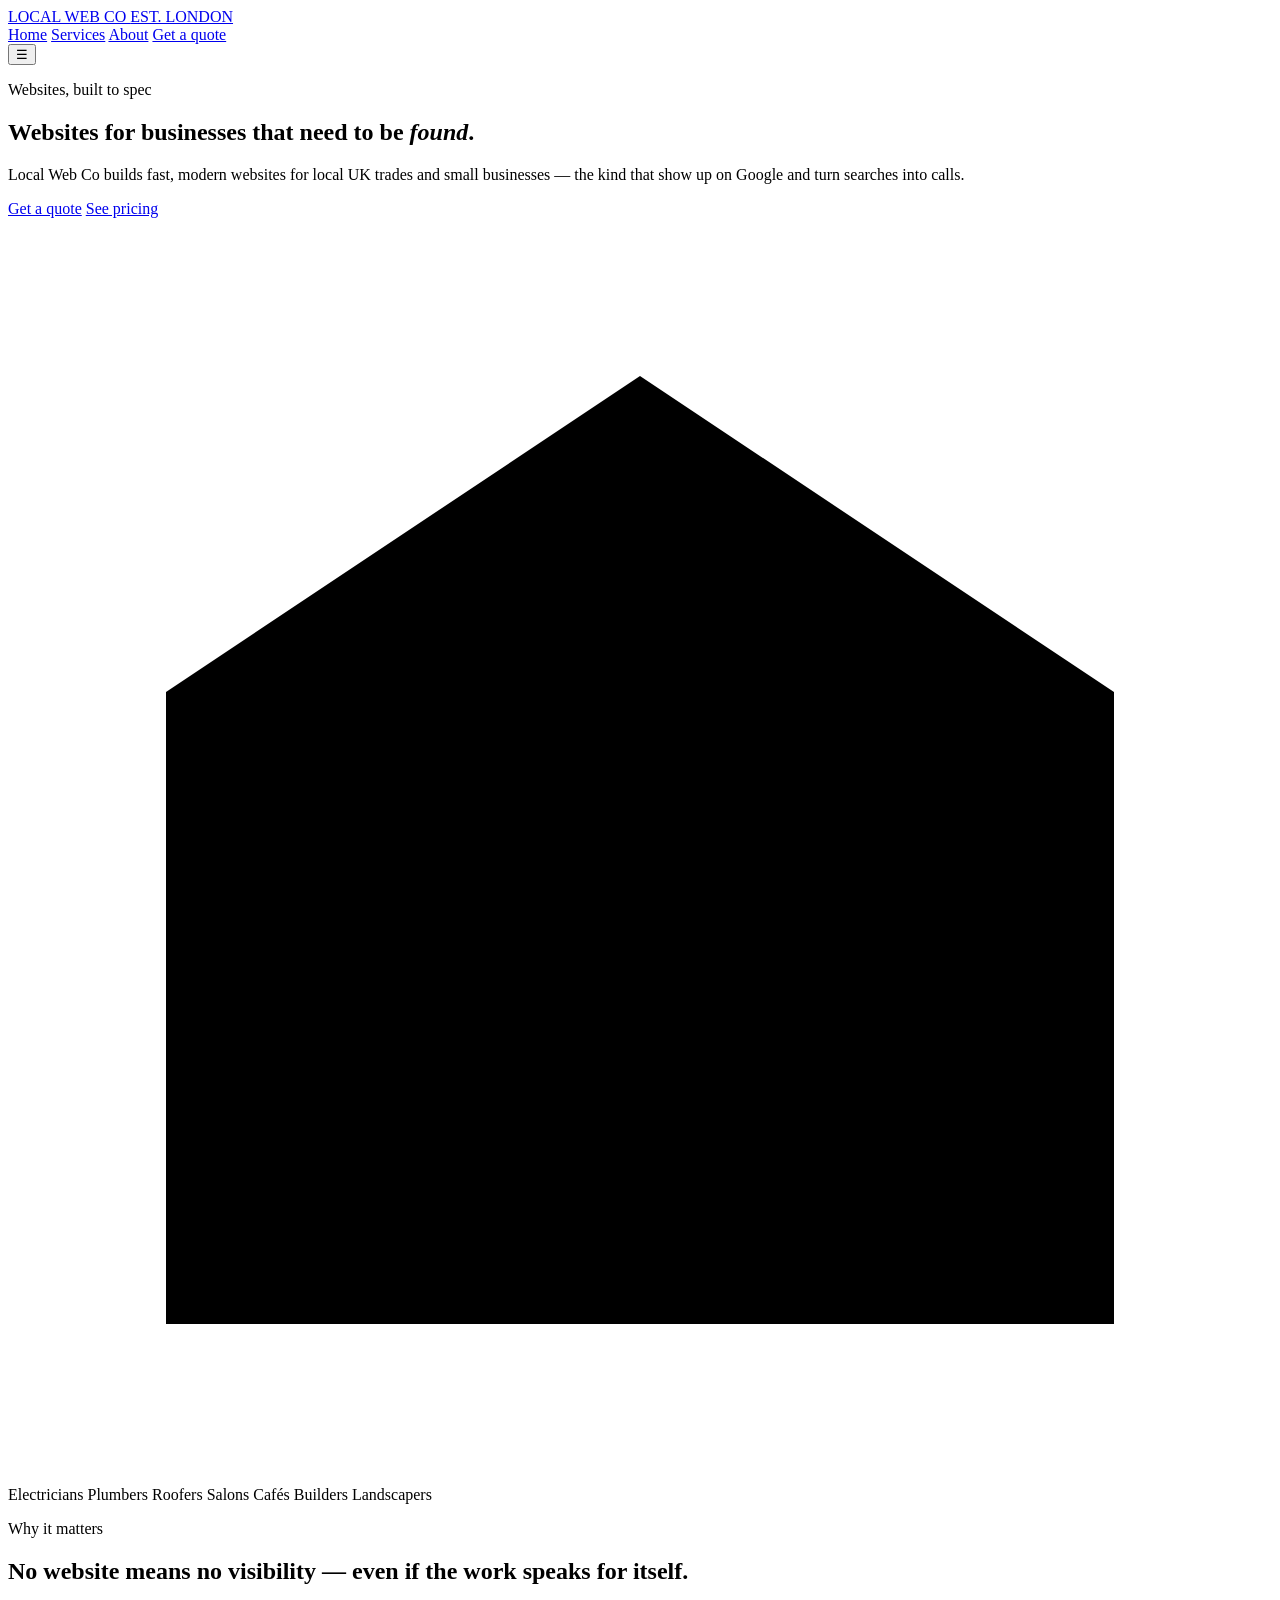
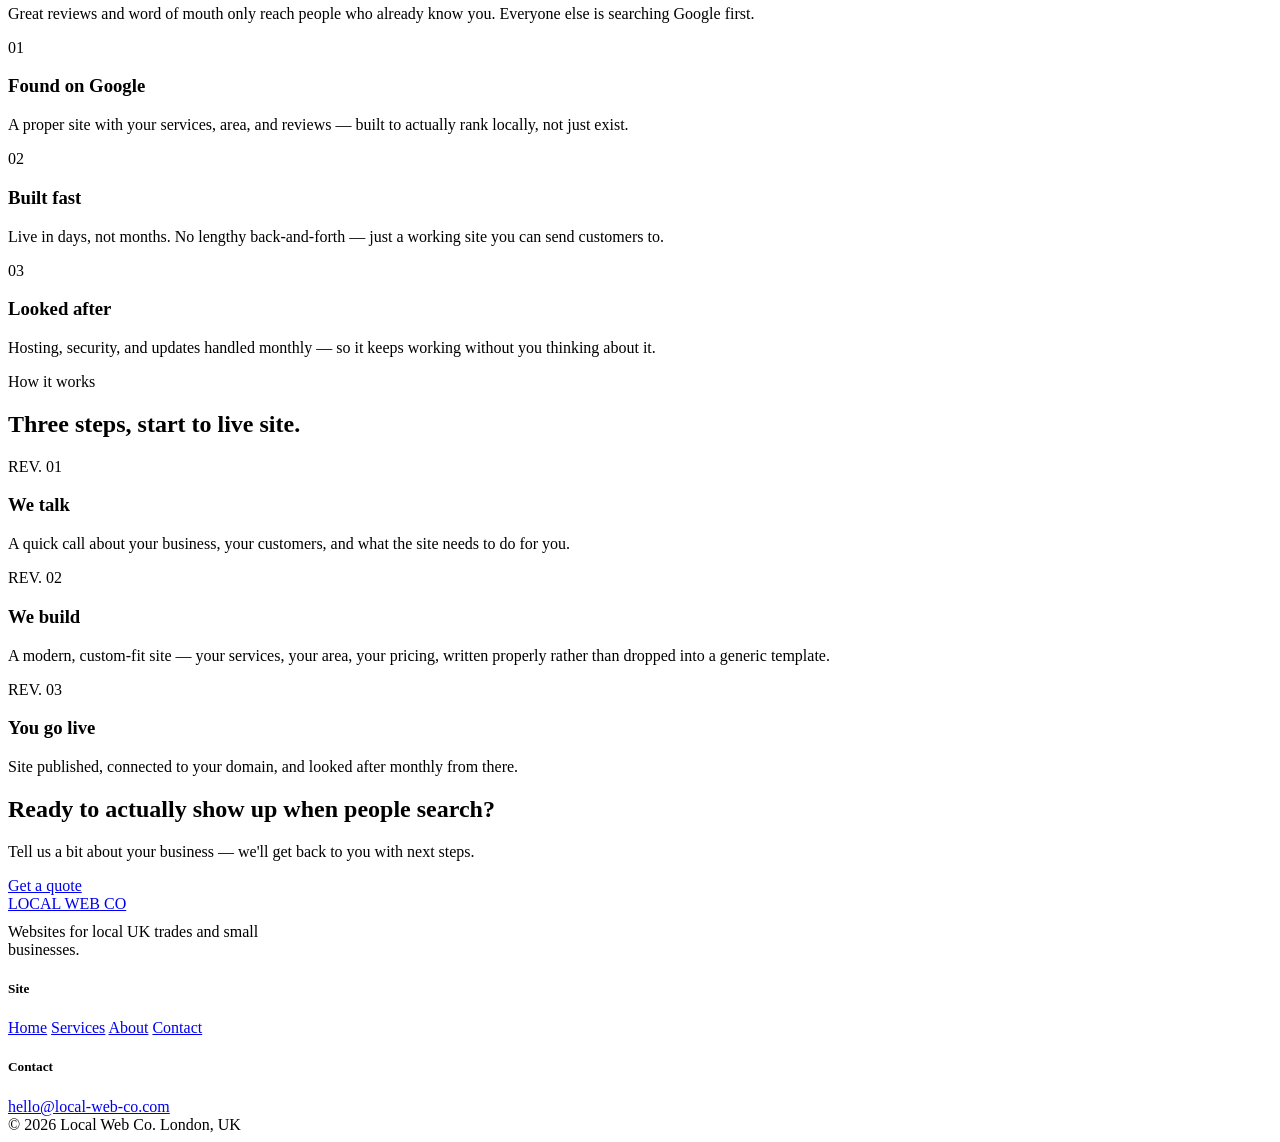
==== index.html @ 2b7937d3 "Add homepage" ====
<!DOCTYPE html>
<html lang="en-GB">
<head>
<meta charset="UTF-8">
<meta name="viewport" content="width=device-width, initial-scale=1.0">
<title>Local Web Co — Websites for local trades and small businesses</title>
<meta name="description" content="Local Web Co builds fast, modern websites for local UK trades and small businesses — the kind that show up on Google and turn searches into calls. £999 one-off, £219/month care plan.">
<link rel="stylesheet" href="styles.css">
</head>
<body>

<header class="site-header">
  <div class="wrap">
    <a href="index.html" class="logo">LOCAL WEB CO <span>EST. LONDON</span></a>
    <nav class="main-nav" id="main-nav">
      <a href="index.html" aria-current="page">Home</a>
      <a href="services.html">Services</a>
      <a href="about.html">About</a>
      <a href="contact.html" class="btn btn-primary">Get a quote</a>
    </nav>
    <button class="nav-toggle" aria-label="Toggle menu" aria-expanded="false">☰</button>
  </div>
</header>

<section class="hero">
  <div class="wrap">
    <div>
      <p class="eyebrow on-dark">Websites, built to spec</p>
      <h1>Websites for businesses that need to be <em>found</em>.</h1>
      <p class="lead">Local Web Co builds fast, modern websites for local UK trades and small businesses — the kind that show up on Google and turn searches into calls.</p>
      <div class="hero-cta">
        <a href="contact.html" class="btn btn-primary">Get a quote</a>
        <a href="services.html" class="btn btn-ghost">See pricing</a>
      </div>
    </div>
    <div class="blueprint-box" aria-hidden="true">
      <svg viewBox="0 0 240 240" xmlns="http://www.w3.org/2000/svg">
        <rect class="fill-fade" x="30" y="90" width="180" height="120" />
        <path class="stroke" d="
          M20,210 L220,210
          M30,210 L30,90 L210,90 L210,210
          M30,90 L120,30 L210,90
          M60,210 L60,140 L100,140 L100,210
          M140,210 L140,150 L180,150 L180,210
          M75,120 L75,105 L95,105 L95,120
          M145,120 L145,105 L165,105 L165,120
          M112,30 L112,10 M128,30 L128,10 M112,15 L128,15
        " />
      </svg>
    </div>
  </div>
</section>

<div class="trades-strip">
  <div class="wrap">
    <span>Electricians</span>
    <span>Plumbers</span>
    <span>Roofers</span>
    <span>Salons</span>
    <span>Cafés</span>
    <span>Builders</span>
    <span>Landscapers</span>
  </div>
</div>

<section>
  <div class="wrap">
    <div class="section-head">
      <p class="eyebrow">Why it matters</p>
      <h2>No website means no visibility — even if the work speaks for itself.</h2>
      <p>Great reviews and word of mouth only reach people who already know you. Everyone else is searching Google first.</p>
    </div>
    <div class="grid-3">
      <div class="card">
        <span class="num">01</span>
        <h3>Found on Google</h3>
        <p>A proper site with your services, area, and reviews — built to actually rank locally, not just exist.</p>
      </div>
      <div class="card">
        <span class="num">02</span>
        <h3>Built fast</h3>
        <p>Live in days, not months. No lengthy back-and-forth — just a working site you can send customers to.</p>
      </div>
      <div class="card">
        <span class="num">03</span>
        <h3>Looked after</h3>
        <p>Hosting, security, and updates handled monthly — so it keeps working without you thinking about it.</p>
      </div>
    </div>
  </div>
</section>

<section class="section-alt">
  <div class="wrap">
    <div class="section-head">
      <p class="eyebrow on-dark">How it works</p>
      <h2>Three steps, start to live site.</h2>
    </div>
    <div class="process-list">
      <div class="process-item">
        <span class="rev">REV. 01</span>
        <div>
          <h3>We talk</h3>
          <p>A quick call about your business, your customers, and what the site needs to do for you.</p>
        </div>
      </div>
      <div class="process-item">
        <span class="rev">REV. 02</span>
        <div>
          <h3>We build</h3>
          <p>A modern, custom-fit site — your services, your area, your pricing, written properly rather than dropped into a generic template.</p>
        </div>
      </div>
      <div class="process-item">
        <span class="rev">REV. 03</span>
        <div>
          <h3>You go live</h3>
          <p>Site published, connected to your domain, and looked after monthly from there.</p>
        </div>
      </div>
    </div>
  </div>
</section>

<section class="cta-band">
  <div class="wrap">
    <h2>Ready to actually show up when people search?</h2>
    <p>Tell us a bit about your business — we'll get back to you with next steps.</p>
    <a href="contact.html" class="btn btn-primary">Get a quote</a>
  </div>
</section>

<footer class="site-footer">
  <div class="wrap">
    <div class="footer-grid">
      <div class="footer-col">
        <a href="index.html" class="logo">LOCAL WEB CO</a>
        <p style="margin-top:10px; max-width:32ch;">Websites for local UK trades and small businesses.</p>
      </div>
      <div class="footer-col">
        <h5>Site</h5>
        <a href="index.html">Home</a>
        <a href="services.html">Services</a>
        <a href="about.html">About</a>
        <a href="contact.html">Contact</a>
      </div>
      <div class="footer-col">
        <h5>Contact</h5>
        <a href="mailto:hello@local-web-co.com">hello@local-web-co.com</a>
      </div>
    </div>
    <div class="footer-bottom">
      <span>© 2026 Local Web Co.</span>
      <span>London, UK</span>
    </div>
  </div>
</footer>

<script src="script.js"></script>
</body>
</html>
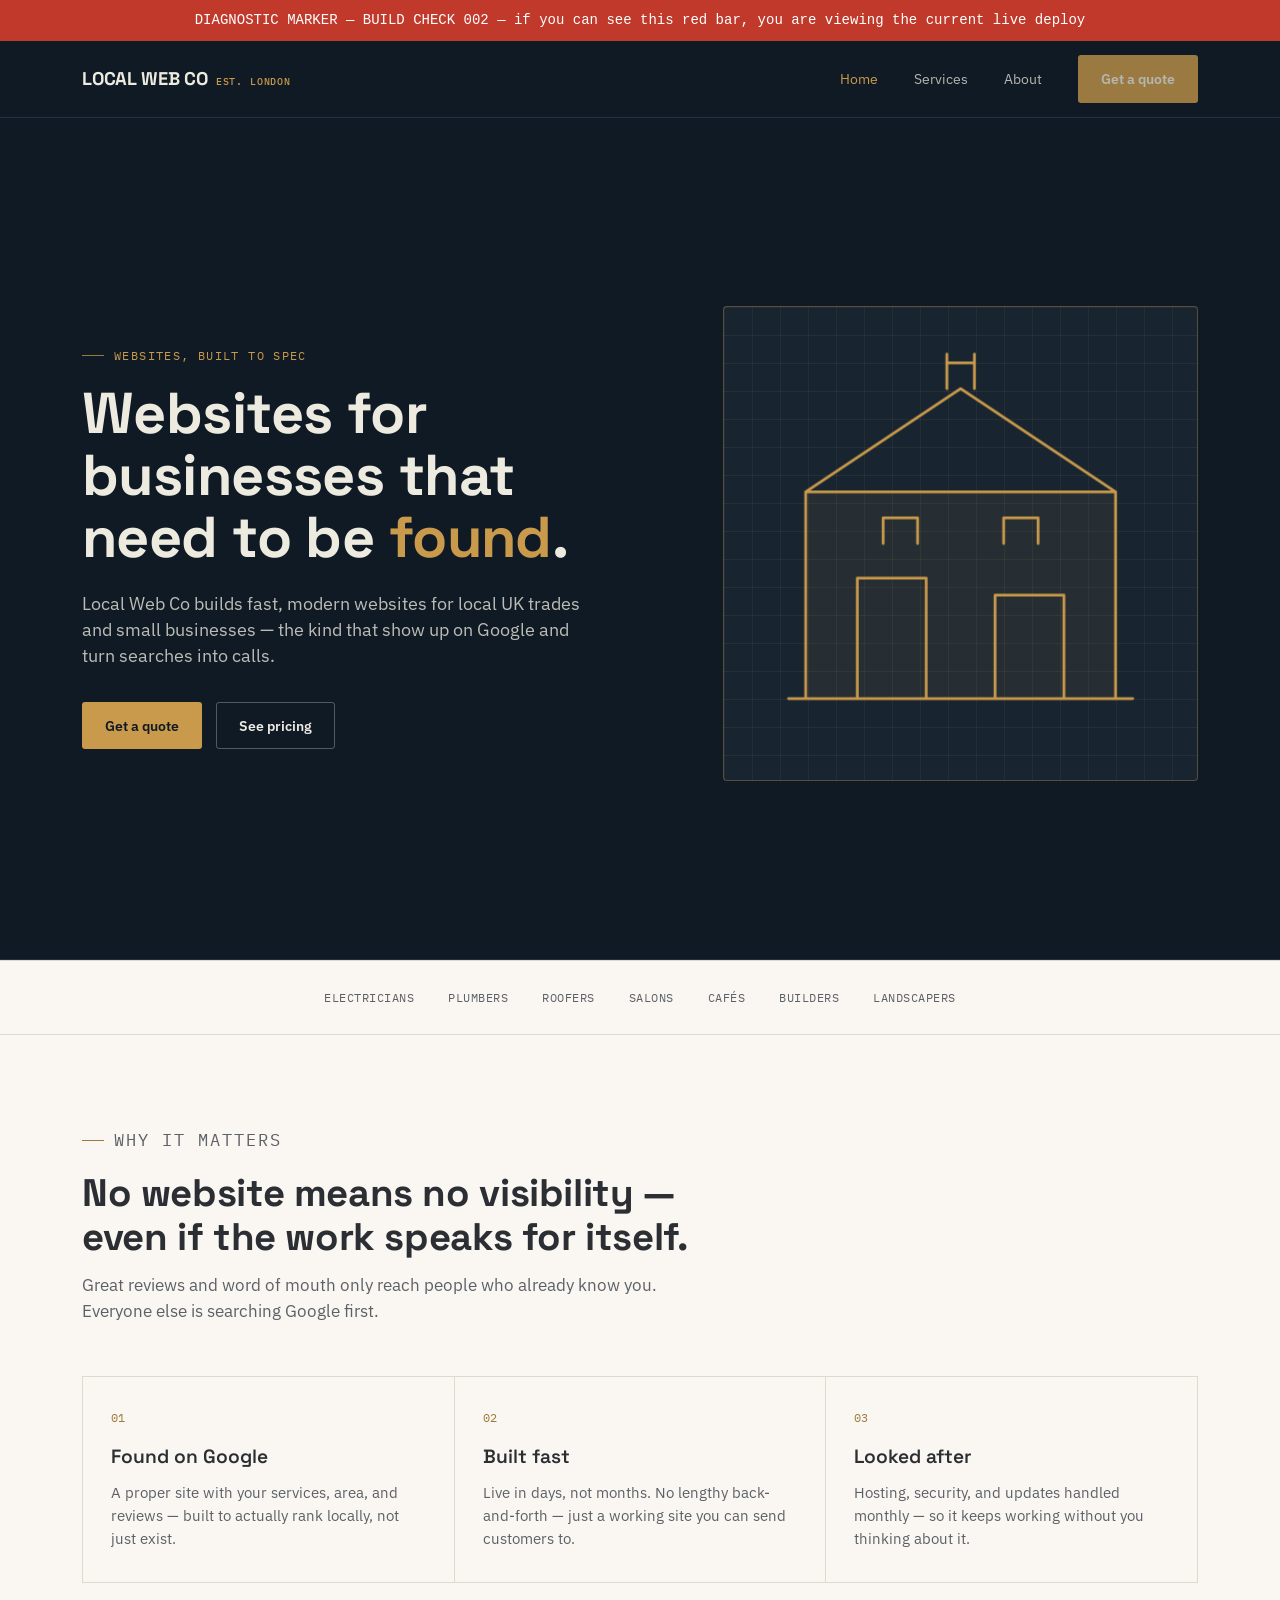
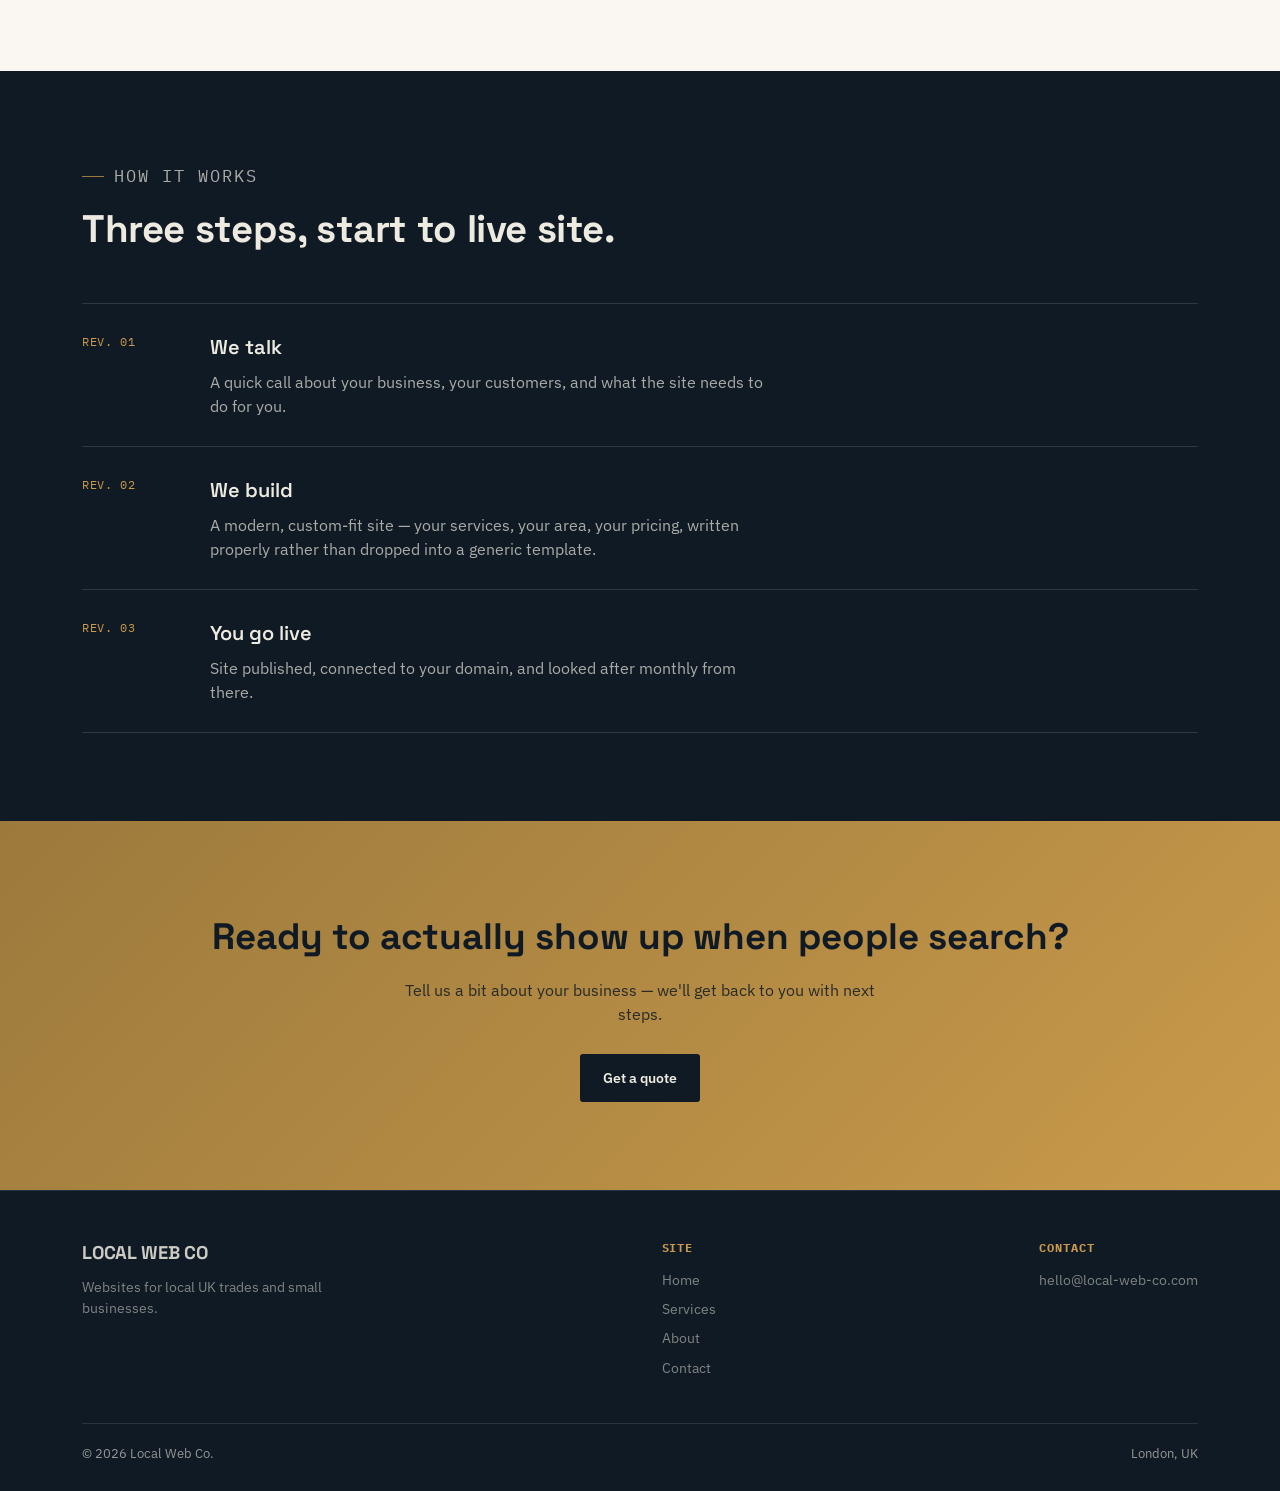
==== commit fc83a3d7: "Add diagnostic marker to test deploy visibility" ====
--- a/index.html
+++ b/index.html
@@ -8,6 +8,8 @@
 <link rel="stylesheet" href="styles.css">
 </head>
 <body>
+
+<div style="background:#c0392b; color:#fff; text-align:center; padding:10px; font-family:monospace; font-size:14px; position:relative; z-index:999;">DIAGNOSTIC MARKER — BUILD CHECK 002 — if you can see this red bar, you are viewing the current live deploy</div>
 
 <header class="site-header">
   <div class="wrap">
--- a/styles.css
+++ b/styles.css
@@ -0,0 +1,154 @@
+/* ===== Local Web Co — Design System ===== */
+
+@import url('https://fonts.googleapis.com/css2?family=Space+Grotesk:wght@400;500;600;700&family=IBM+Plex+Sans:wght@400;500;600;700&family=IBM+Plex+Mono:wght@400;500;600&display=swap');
+
+:root {
+  --ink: #101A24;
+  --ink-soft: #182531;
+  --brass: #9C7A3C;
+  --amber: #C99A4B;
+  --paper: #FAF7F2;
+  --chalk: #EDEAE0;
+  --slate: #2B2E33;
+  --slate-soft: #5C6167;
+  --line: #DFDACD;
+  --line-dark: #24313E;
+
+  --display: 'Space Grotesk', sans-serif;
+  --body: 'IBM Plex Sans', sans-serif;
+  --mono: 'IBM Plex Mono', monospace;
+
+  --max: 1180px;
+}
+
+* { box-sizing: border-box; margin: 0; padding: 0; }
+html { scroll-behavior: smooth; }
+body { font-family: var(--body); color: var(--slate); background: var(--paper); line-height: 1.5; -webkit-font-smoothing: antialiased; }
+img, svg { display: block; max-width: 100%; }
+a { color: inherit; text-decoration: none; }
+.wrap { max-width: var(--max); margin: 0 auto; padding: 0 32px; }
+@media (max-width: 720px) { .wrap { padding: 0 20px; } }
+a:focus-visible, button:focus-visible, input:focus-visible, textarea:focus-visible { outline: 2px solid var(--amber); outline-offset: 3px; }
+@media (prefers-reduced-motion: reduce) { html { scroll-behavior: auto; } * { animation-duration: 0.01ms !important; animation-iteration-count: 1 !important; transition-duration: 0.01ms !important; } }
+
+.site-header { position: sticky; top: 0; z-index: 50; background: var(--ink); border-bottom: 1px solid var(--line-dark); }
+.site-header .wrap { display: flex; align-items: center; justify-content: space-between; height: 76px; }
+.logo { font-family: var(--display); font-weight: 700; font-size: 1.15rem; color: var(--chalk); letter-spacing: -0.01em; display: flex; align-items: baseline; gap: 8px; }
+.logo span { font-family: var(--mono); font-size: 0.65rem; color: var(--amber); font-weight: 500; letter-spacing: 0.08em; }
+.main-nav { display: flex; align-items: center; }
+.main-nav a { font-size: 0.9rem; color: var(--chalk); opacity: 0.75; transition: opacity 0.15s ease; margin-left: 36px; }
+.main-nav a:first-child { margin-left: 0; }
+.main-nav a:hover, .main-nav a[aria-current="page"] { opacity: 1; }
+.main-nav a[aria-current="page"] { color: var(--amber); opacity: 1; }
+.btn { display: inline-flex; align-items: center; gap: 8px; font-family: var(--body); font-weight: 600; font-size: 0.9rem; padding: 12px 22px; border-radius: 3px; border: 1px solid transparent; cursor: pointer; transition: all 0.15s ease; }
+.btn-primary { background: var(--amber); color: var(--ink); }
+.btn-primary:hover { background: #DBAE63; }
+.btn-ghost { background: transparent; border-color: rgba(237,234,224,0.3); color: var(--chalk); }
+.btn-ghost:hover { border-color: var(--amber); color: var(--amber); }
+.nav-toggle { display: none; background: none; border: none; color: var(--chalk); font-size: 1.5rem; cursor: pointer; }
+@media (max-width: 860px) { .main-nav { position: fixed; top: 76px; left: 0; right: 0; bottom: 0; background: var(--ink); flex-direction: column; justify-content: flex-start; padding: 40px 32px; gap: 28px; transform: translateX(100%); transition: transform 0.25s ease; } .main-nav.open { transform: translateX(0); } .main-nav a { font-size: 1.1rem; } .nav-toggle { display: block; } }
+
+.eyebrow { font-family: var(--mono); font-size: 0.72rem; letter-spacing: 0.12em; text-transform: uppercase; color: var(--brass); display: inline-flex; align-items: center; gap: 10px; margin-bottom: 18px; }
+.eyebrow::before { content: ''; width: 22px; height: 1px; background: var(--brass); }
+.eyebrow.on-dark { color: var(--amber); }
+
+.hero { background: var(--ink); color: var(--chalk); position: relative; overflow: hidden; border-bottom: 1px solid var(--line-dark); }
+.hero .wrap { padding-top: 100px; padding-bottom: 90px; display: grid; grid-template-columns: 1.1fr 0.9fr; gap: 60px; align-items: center; }
+.hero h1 { font-family: var(--display); font-size: clamp(2.4rem, 4.6vw, 3.6rem); font-weight: 700; line-height: 1.08; letter-spacing: -0.01em; margin-bottom: 22px; }
+.hero h1 em { font-style: normal; color: var(--amber); }
+.hero p.lead { font-size: 1.1rem; color: rgba(237,234,224,0.78); max-width: 46ch; margin-bottom: 32px; }
+.hero-cta { display: flex; gap: 14px; flex-wrap: wrap; }
+.blueprint-box { position: relative; aspect-ratio: 1 / 1; border: 1px solid rgba(201,154,75,0.35); border-radius: 4px; background: linear-gradient(rgba(201,154,75,0.08) 1px, transparent 1px) 0 0/28px 28px, linear-gradient(90deg, rgba(201,154,75,0.08) 1px, transparent 1px) 0 0/28px 28px, var(--ink-soft); display: flex; align-items: center; justify-content: center; padding: 30px; }
+.blueprint-box svg { width: 100%; height: 100%; }
+.blueprint-box .stroke { fill: none; stroke: var(--amber); stroke-width: 1.6; stroke-linecap: round; stroke-linejoin: round; stroke-dasharray: 900; stroke-dashoffset: 0; }
+.blueprint-box .fill-fade { fill: rgba(201,154,75,0.08); opacity: 1; }
+.blueprint-box.animate .stroke { animation: draw 2.6s ease forwards 0.3s; }
+.blueprint-box.animate .fill-fade { animation: fadein 1s ease forwards 2.2s; }
+.blueprint-box.animate .stroke { stroke-dashoffset: 900; }
+.blueprint-box.animate .fill-fade { opacity: 0; }
+@keyframes draw { to { stroke-dashoffset: 0; } }
+@keyframes fadein { to { opacity: 1; } }
+@media (max-width: 860px) { .hero .wrap { grid-template-columns: 1fr; padding-top: 56px; padding-bottom: 56px; } .blueprint-box { max-width: 380px; margin: 0 auto; } }
+
+section { padding: 88px 0; }
+.section-head { max-width: 640px; margin-bottom: 52px; }
+.section-head h2 { font-family: var(--display); font-size: clamp(1.8rem, 3vw, 2.4rem); font-weight: 700; letter-spacing: -0.01em; line-height: 1.15; margin-bottom: 14px; }
+.section-head p { color: var(--slate-soft); font-size: 1.05rem; }
+.section-alt { background: var(--ink); color: var(--chalk); }
+.section-alt .section-head p { color: rgba(237,234,224,0.7); }
+
+.trades-strip { border-top: 1px solid var(--line); border-bottom: 1px solid var(--line); padding: 22px 0; }
+.trades-strip .wrap { display: flex; flex-wrap: wrap; justify-content: center; font-family: var(--mono); font-size: 0.78rem; letter-spacing: 0.04em; color: var(--slate-soft); text-transform: uppercase; }
+.trades-strip .wrap span { margin: 5px 17px; }
+
+.grid-3 { display: grid; grid-template-columns: repeat(3, 1fr); gap: 1px; background: var(--line); border: 1px solid var(--line); }
+.card { background: var(--paper); padding: 32px 28px; }
+.card .num { font-family: var(--mono); font-size: 0.75rem; color: var(--brass); margin-bottom: 16px; display: block; }
+.card h3 { font-family: var(--display); font-size: 1.2rem; font-weight: 600; margin-bottom: 10px; }
+.card p { color: var(--slate-soft); font-size: 0.95rem; }
+@media (max-width: 780px) { .grid-3 { grid-template-columns: 1fr; } }
+
+.process-list { display: flex; flex-direction: column; }
+.process-item { display: grid; grid-template-columns: 100px 1fr; gap: 28px; padding: 28px 0; border-top: 1px solid rgba(237,234,224,0.14); }
+.process-item:last-child { border-bottom: 1px solid rgba(237,234,224,0.14); }
+.process-item .rev { font-family: var(--mono); font-size: 0.78rem; color: var(--amber); letter-spacing: 0.05em; }
+.process-item h3 { font-family: var(--display); font-size: 1.25rem; font-weight: 600; margin-bottom: 8px; }
+.process-item p { color: rgba(237,234,224,0.7); max-width: 56ch; }
+
+.quote-doc { background: var(--paper); border: 1px solid var(--line); border-radius: 4px; overflow: hidden; }
+.quote-doc-head { display: flex; justify-content: space-between; align-items: flex-start; padding: 26px 30px; border-bottom: 1px dashed var(--line); font-family: var(--mono); font-size: 0.78rem; color: var(--slate-soft); }
+.quote-doc-head strong { display: block; font-family: var(--display); font-size: 1rem; color: var(--slate); margin-bottom: 4px; }
+.quote-line { display: grid; grid-template-columns: 1fr auto; gap: 20px; padding: 22px 30px; border-bottom: 1px solid var(--line); align-items: center; }
+.quote-line:last-of-type { border-bottom: none; }
+.quote-line .item h4 { font-family: var(--display); font-weight: 600; font-size: 1.05rem; margin-bottom: 4px; }
+.quote-line .item p { color: var(--slate-soft); font-size: 0.9rem; max-width: 46ch; }
+.quote-line .price { font-family: var(--mono); font-size: 1.15rem; font-weight: 600; color: var(--brass); white-space: nowrap; }
+.quote-line .price small { display: block; font-size: 0.68rem; color: var(--slate-soft); font-weight: 400; text-align: right; }
+.quote-doc-foot { background: var(--ink); color: var(--chalk); padding: 20px 30px; font-family: var(--mono); font-size: 0.85rem; display: flex; justify-content: space-between; align-items: center; flex-wrap: wrap; gap: 12px; }
+
+.cta-band { background: linear-gradient(135deg, var(--brass), var(--amber)); color: var(--ink); text-align: center; }
+.cta-band h2 { font-family: var(--display); font-size: clamp(1.7rem, 3vw, 2.3rem); font-weight: 700; margin-bottom: 14px; }
+.cta-band p { margin-bottom: 28px; opacity: 0.85; max-width: 50ch; margin-left: auto; margin-right: auto; }
+.cta-band .btn-primary { background: var(--ink); color: var(--chalk); }
+.cta-band .btn-primary:hover { background: var(--ink-soft); }
+
+.site-footer { background: var(--ink); color: rgba(237,234,224,0.6); border-top: 1px solid var(--line-dark); padding: 48px 0 28px; font-size: 0.88rem; }
+.footer-grid { display: flex; justify-content: space-between; flex-wrap: wrap; gap: 32px; margin-bottom: 36px; }
+.footer-grid .logo { margin-bottom: 10px; }
+.footer-col h5 { font-family: var(--mono); font-size: 0.72rem; letter-spacing: 0.08em; text-transform: uppercase; color: var(--amber); margin-bottom: 14px; }
+.footer-col a, .footer-col p { display: block; margin-bottom: 8px; opacity: 0.85; }
+.footer-bottom { border-top: 1px solid rgba(237,234,224,0.12); padding-top: 20px; display: flex; justify-content: space-between; flex-wrap: wrap; gap: 10px; font-size: 0.8rem; }
+
+.page-hero { background: var(--ink); color: var(--chalk); padding: 76px 0 56px; border-bottom: 1px solid var(--line-dark); }
+.page-hero h1 { font-family: var(--display); font-size: clamp(2rem, 4vw, 2.8rem); font-weight: 700; letter-spacing: -0.01em; }
+.page-hero p { color: rgba(237,234,224,0.75); margin-top: 14px; max-width: 56ch; font-size: 1.05rem; }
+
+.about-grid { display: grid; grid-template-columns: 1fr 1fr; gap: 60px; align-items: start; }
+@media (max-width: 820px) { .about-grid { grid-template-columns: 1fr; } }
+.about-copy p { margin-bottom: 18px; color: var(--slate-soft); font-size: 1.02rem; }
+.about-copy p strong { color: var(--slate); }
+.principle-list { display: flex; flex-direction: column; gap: 22px; }
+.principle { border-left: 2px solid var(--brass); padding-left: 18px; }
+.principle h4 { font-family: var(--display); font-size: 1.05rem; margin-bottom: 4px; }
+.principle p { color: var(--slate-soft); font-size: 0.92rem; }
+
+.contact-layout { display: grid; grid-template-columns: 0.9fr 1.1fr; gap: 56px; align-items: start; }
+@media (max-width: 900px) { .contact-layout { grid-template-columns: 1fr; } }
+.contact-info-card { background: var(--ink); color: var(--chalk); border-radius: 4px; padding: 36px 32px; }
+.contact-info-card h3 { font-family: var(--display); font-size: 1.3rem; margin-bottom: 14px; }
+.contact-info-card p { color: rgba(237,234,224,0.72); margin-bottom: 24px; font-size: 0.95rem; }
+.contact-detail { display: flex; flex-direction: column; gap: 6px; margin-bottom: 20px; }
+.contact-detail span.k { font-family: var(--mono); font-size: 0.7rem; color: var(--amber); text-transform: uppercase; letter-spacing: 0.08em; }
+.contact-detail span.v { font-size: 1rem; }
+.form-card { background: var(--paper); border: 1px solid var(--line); border-radius: 4px; padding: 36px; }
+.field { margin-bottom: 20px; }
+.field label { display: block; font-family: var(--mono); font-size: 0.72rem; text-transform: uppercase; letter-spacing: 0.06em; color: var(--slate-soft); margin-bottom: 8px; }
+.field input, .field textarea { width: 100%; font-family: var(--body); font-size: 1rem; color: var(--slate); background: var(--paper); border: 1px solid var(--line); border-radius: 3px; padding: 13px 14px; transition: border-color 0.15s ease; }
+.field input:focus, .field textarea:focus { border-color: var(--brass); outline: none; }
+.field textarea { resize: vertical; min-height: 120px; }
+.form-status { margin-top: 16px; font-size: 0.9rem; font-family: var(--mono); display: none; }
+.form-status.show { display: block; }
+.form-status.ok { color: #4C7A4E; }
+.form-status.err { color: #A5453D; }
+
+.pricing-note { margin-top: 28px; font-size: 0.9rem; color: var(--slate-soft); font-family: var(--mono); }
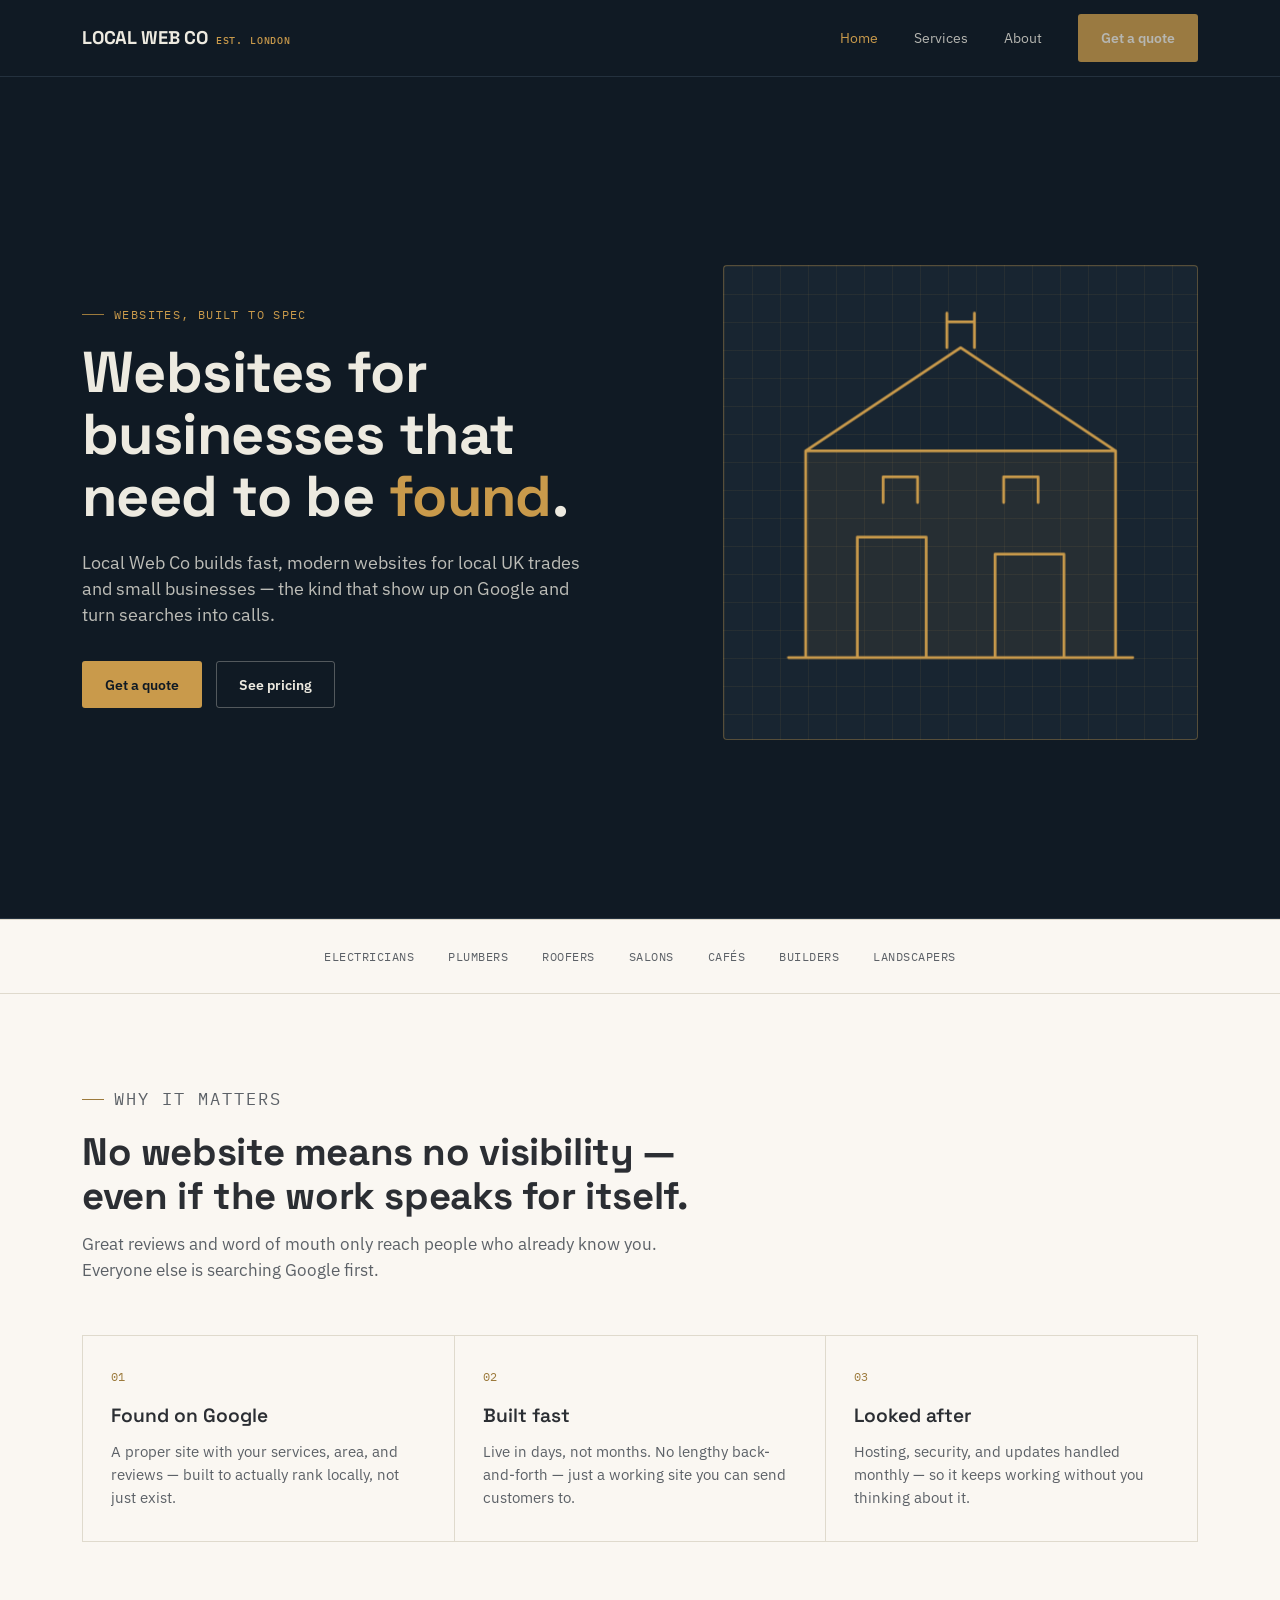
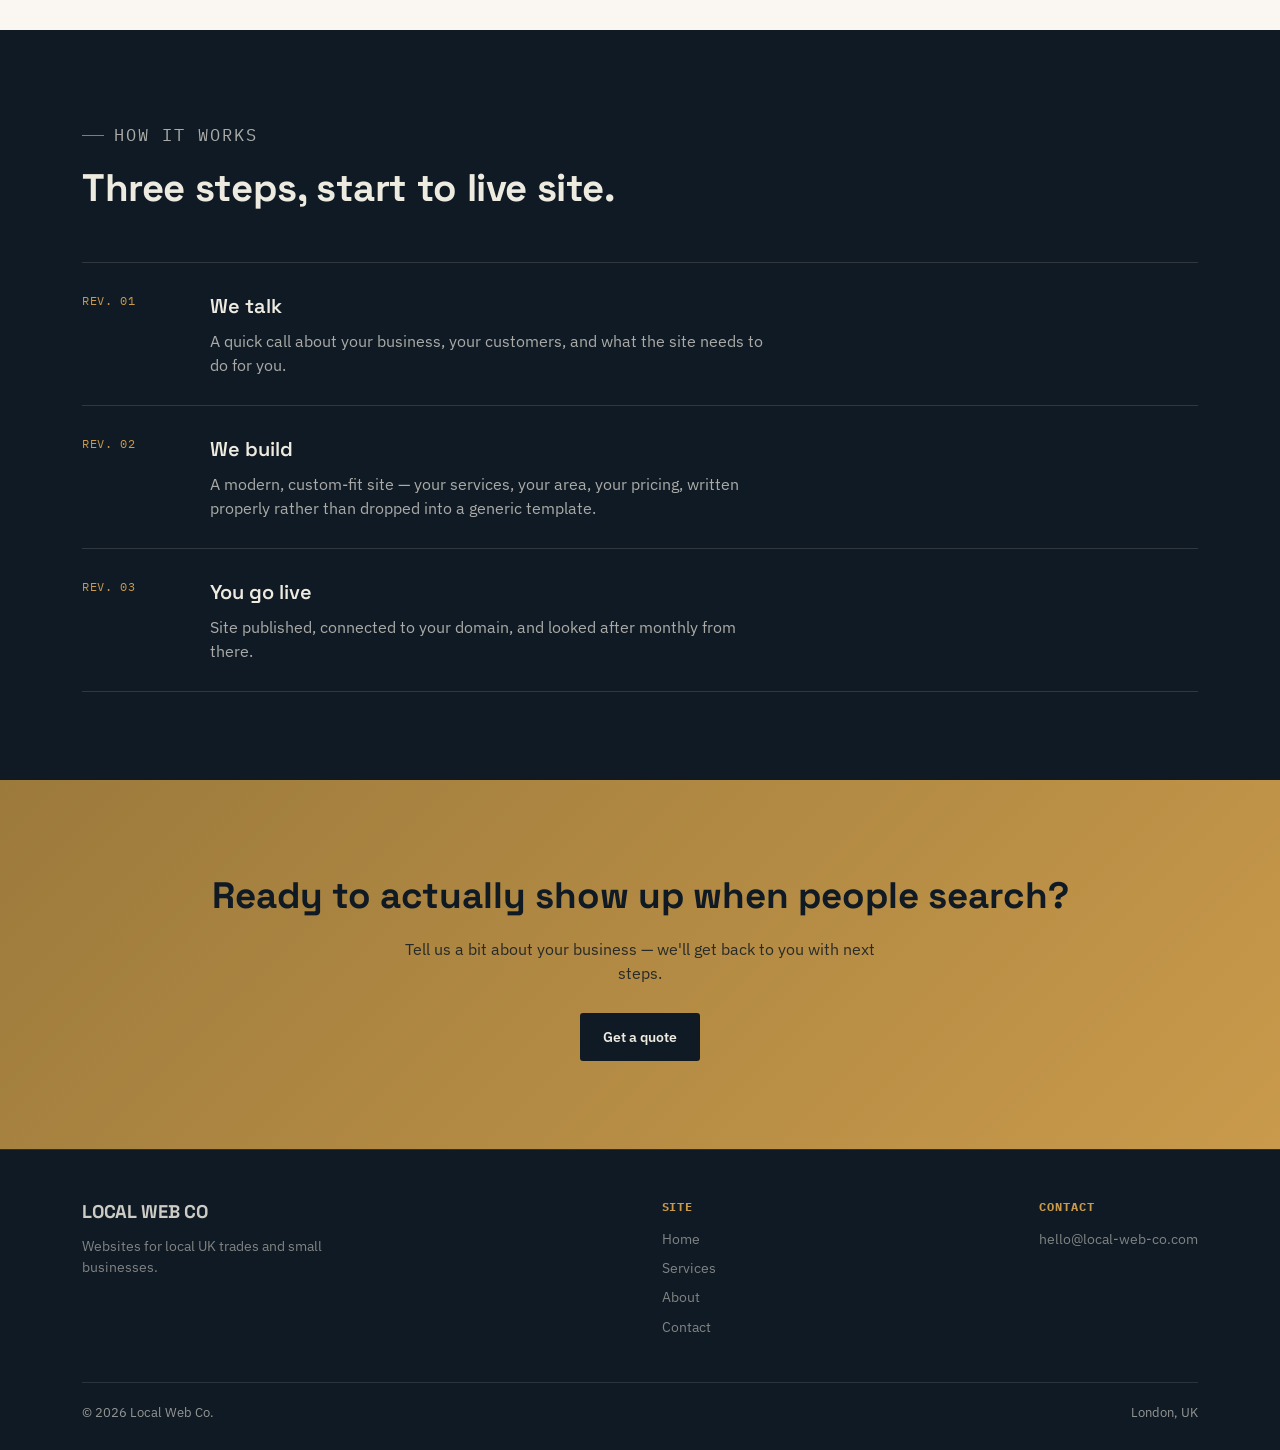
==== commit f04cea68: "Remove diagnostic marker - deployment confirmed working" ====
--- a/index.html
+++ b/index.html
@@ -8,8 +8,6 @@
 <link rel="stylesheet" href="styles.css">
 </head>
 <body>
-
-<div style="background:#c0392b; color:#fff; text-align:center; padding:10px; font-family:monospace; font-size:14px; position:relative; z-index:999;">DIAGNOSTIC MARKER — BUILD CHECK 002 — if you can see this red bar, you are viewing the current live deploy</div>
 
 <header class="site-header">
   <div class="wrap">
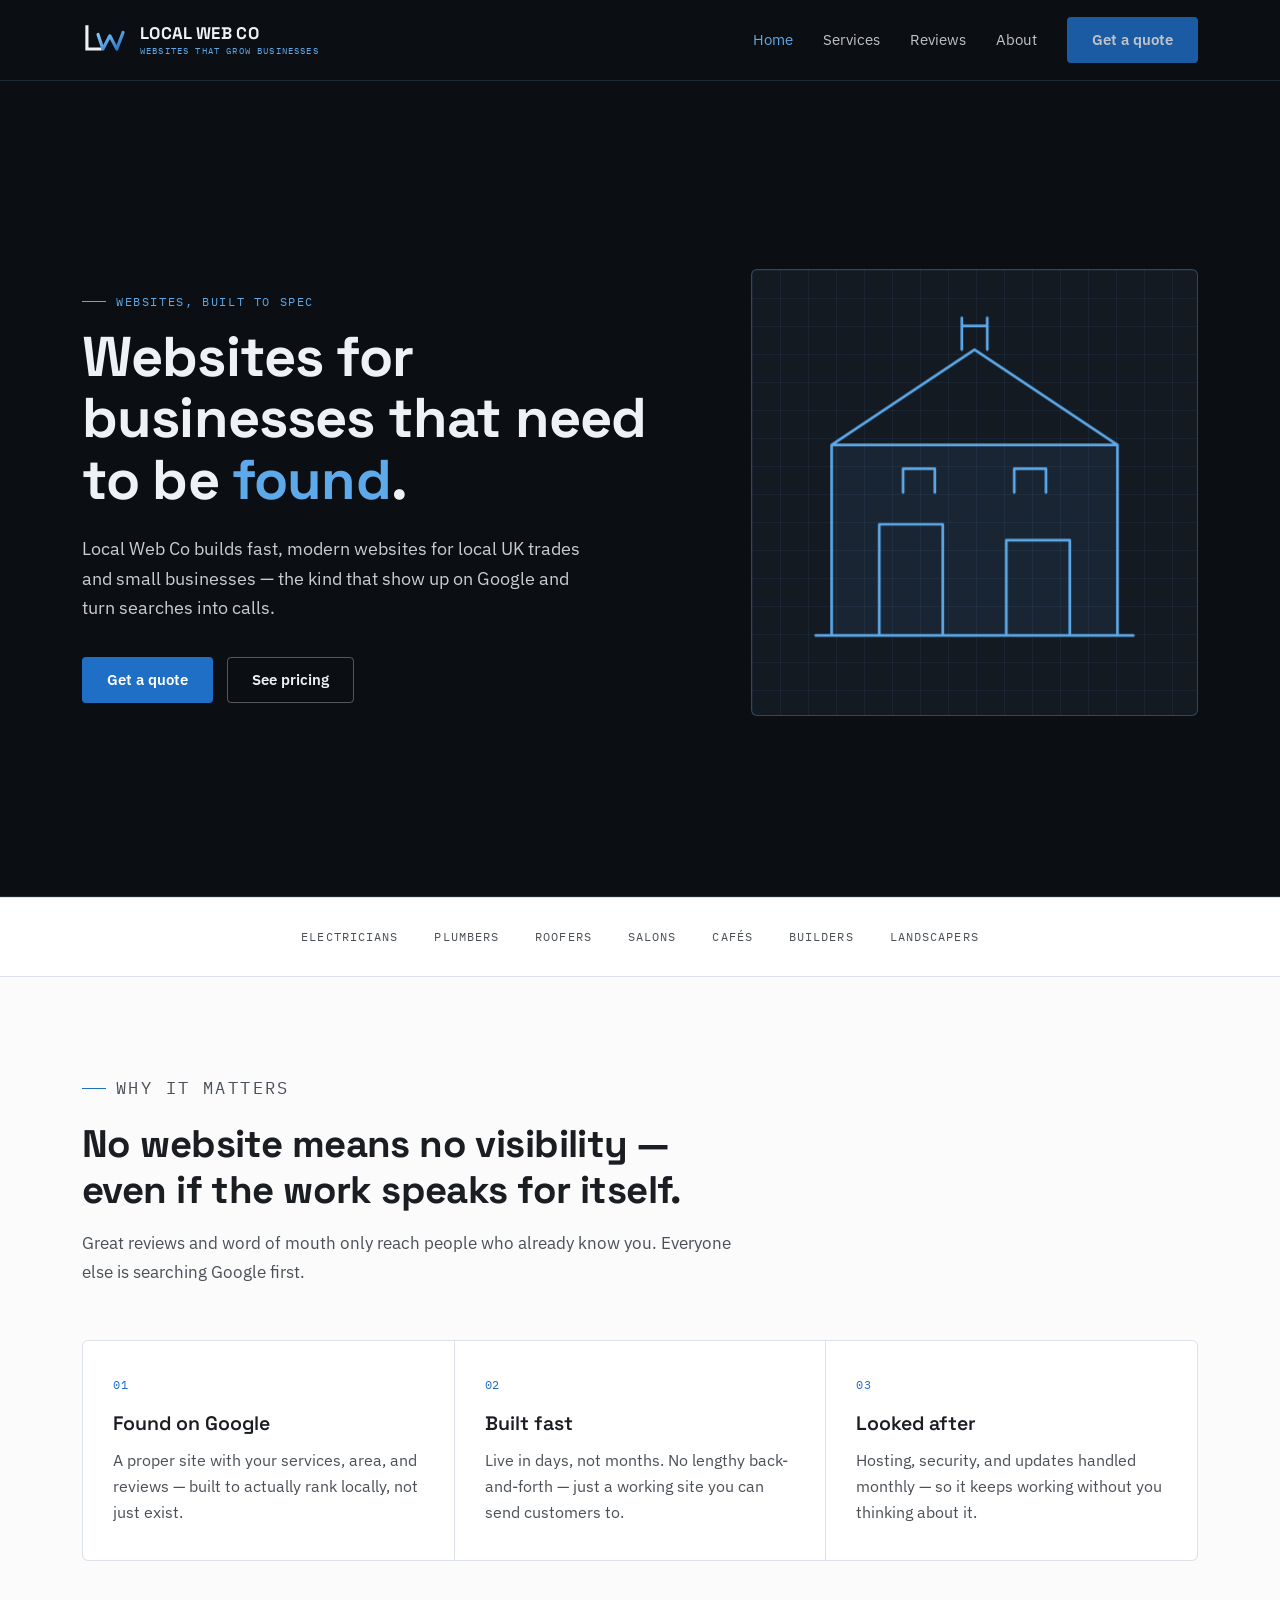
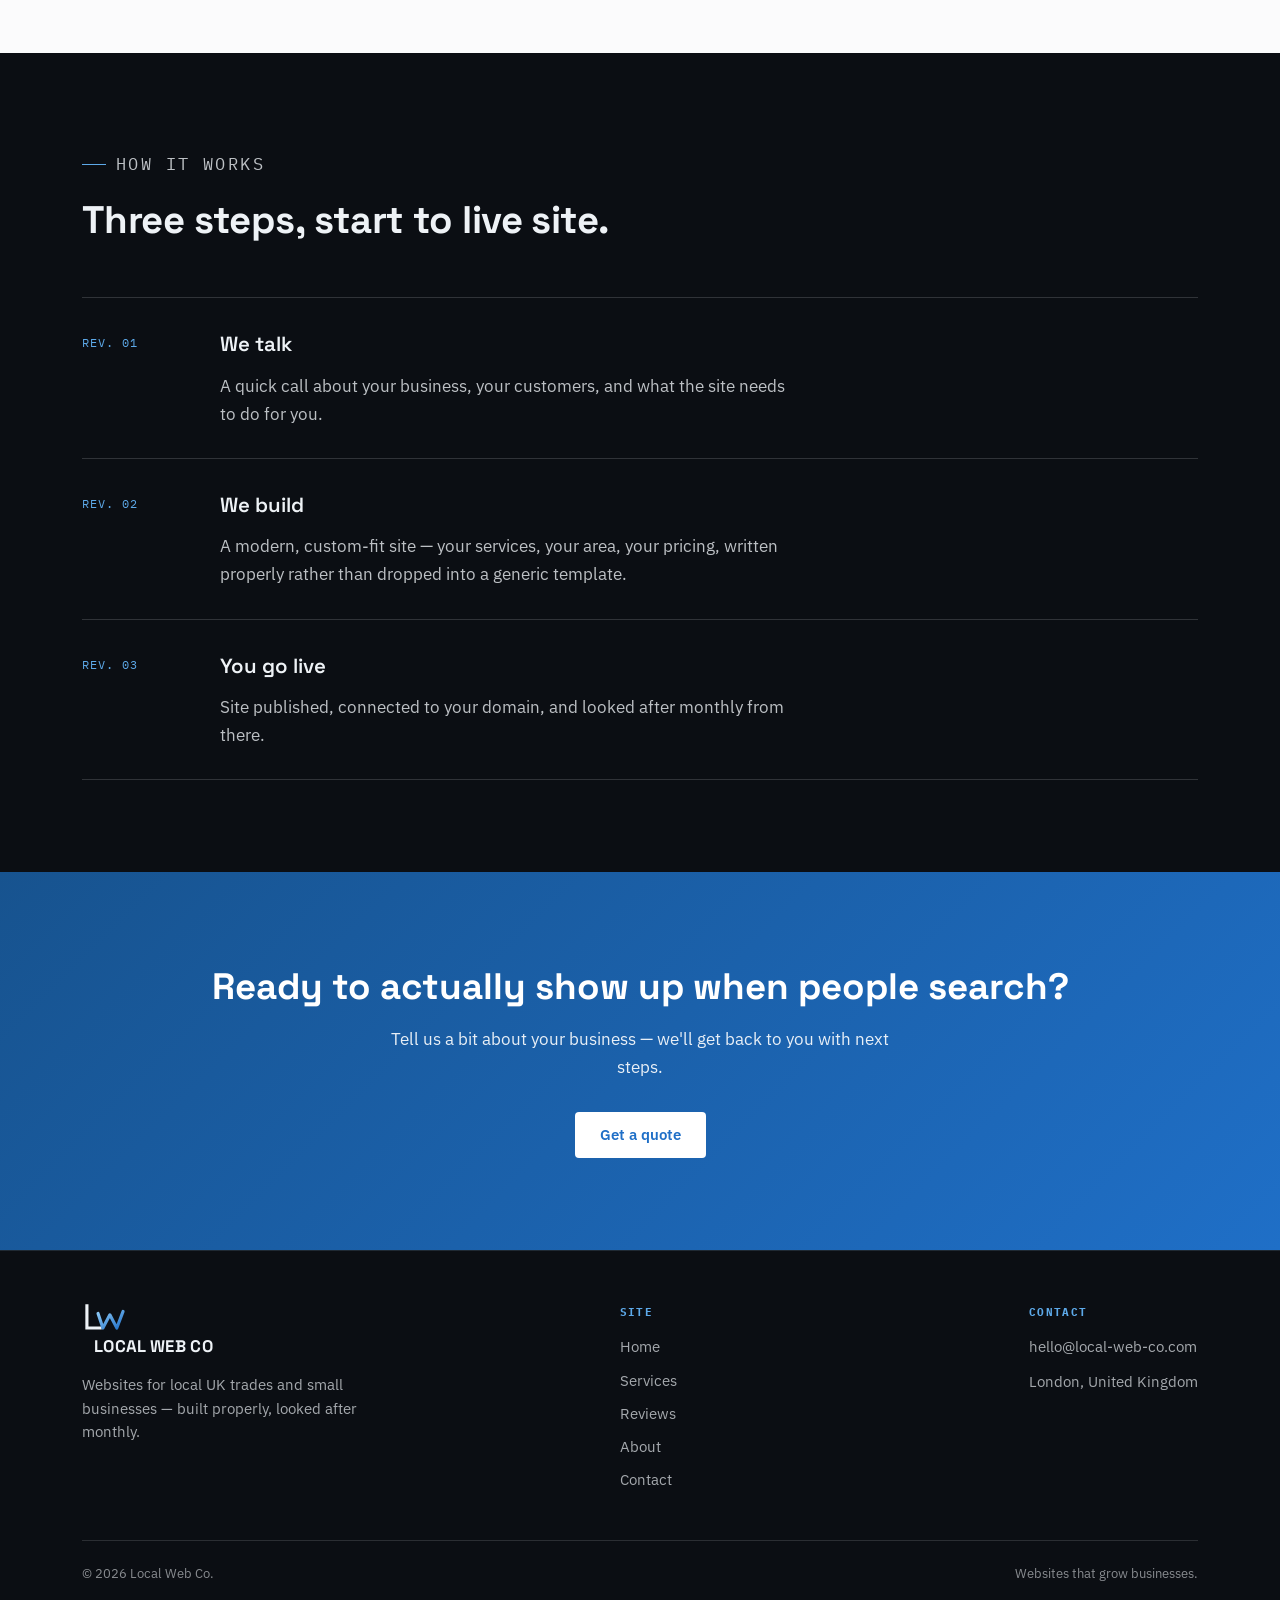
==== commit 1ab6c6cf: "Add logo, Reviews nav, blue brand palette" ====
--- a/index.html
+++ b/index.html
@@ -3,22 +3,29 @@
 <head>
 <meta charset="UTF-8">
 <meta name="viewport" content="width=device-width, initial-scale=1.0">
-<title>Local Web Co — Websites for local trades and small businesses</title>
-<meta name="description" content="Local Web Co builds fast, modern websites for local UK trades and small businesses — the kind that show up on Google and turn searches into calls. £999 one-off, £219/month care plan.">
+<title>Local Web Co - Websites for local trades and small businesses</title>
+<meta name="description" content="Local Web Co builds fast, modern websites for local UK trades and small businesses - the kind that show up on Google and turn searches into calls.">
+<link rel="canonical" href="https://local-web-co-site.red-truth-5176.workers.dev/index.html">
+<meta property="og:title" content="Local Web Co - Websites for local trades and small businesses">
+<meta property="og:type" content="website">
 <link rel="stylesheet" href="styles.css">
 </head>
 <body>
 
 <header class="site-header">
   <div class="wrap">
-    <a href="index.html" class="logo">LOCAL WEB CO <span>EST. LONDON</span></a>
+    <a href="index.html" class="logo" aria-label="Local Web Co home">
+      <svg class="logo-mark" viewBox="0 0 132 92" xmlns="http://www.w3.org/2000/svg" aria-hidden="true"><defs><linearGradient id="lwg" x1="0" y1="0" x2="1" y2="1"><stop offset="0%" stop-color="#8FCBF7"/><stop offset="100%" stop-color="#1F6FC7"/></linearGradient></defs><path d="M14 8 L14 72 L52 72" fill="none" stroke="#EEF2F6" stroke-width="9" stroke-linecap="square"/><path d="M46 30 L60 72 L80 34 L100 72 L118 24" fill="none" stroke="url(#lwg)" stroke-width="9" stroke-linecap="round" stroke-linejoin="round"/></svg>
+      <span class="logo-text">LOCAL WEB CO<small>WEBSITES THAT GROW BUSINESSES</small></span>
+    </a>
     <nav class="main-nav" id="main-nav">
       <a href="index.html" aria-current="page">Home</a>
       <a href="services.html">Services</a>
+      <a href="reviews.html">Reviews</a>
       <a href="about.html">About</a>
       <a href="contact.html" class="btn btn-primary">Get a quote</a>
     </nav>
-    <button class="nav-toggle" aria-label="Toggle menu" aria-expanded="false">☰</button>
+    <button class="nav-toggle" aria-label="Toggle menu" aria-expanded="false">&#9776;</button>
   </div>
 </header>
 
@@ -27,7 +34,7 @@
     <div>
       <p class="eyebrow on-dark">Websites, built to spec</p>
       <h1>Websites for businesses that need to be <em>found</em>.</h1>
-      <p class="lead">Local Web Co builds fast, modern websites for local UK trades and small businesses — the kind that show up on Google and turn searches into calls.</p>
+      <p class="lead">Local Web Co builds fast, modern websites for local UK trades and small businesses &mdash; the kind that show up on Google and turn searches into calls.</p>
       <div class="hero-cta">
         <a href="contact.html" class="btn btn-primary">Get a quote</a>
         <a href="services.html" class="btn btn-ghost">See pricing</a>
@@ -36,16 +43,7 @@
     <div class="blueprint-box" aria-hidden="true">
       <svg viewBox="0 0 240 240" xmlns="http://www.w3.org/2000/svg">
         <rect class="fill-fade" x="30" y="90" width="180" height="120" />
-        <path class="stroke" d="
-          M20,210 L220,210
-          M30,210 L30,90 L210,90 L210,210
-          M30,90 L120,30 L210,90
-          M60,210 L60,140 L100,140 L100,210
-          M140,210 L140,150 L180,150 L180,210
-          M75,120 L75,105 L95,105 L95,120
-          M145,120 L145,105 L165,105 L165,120
-          M112,30 L112,10 M128,30 L128,10 M112,15 L128,15
-        " />
+        <path class="stroke" d="M20,210 L220,210 M30,210 L30,90 L210,90 L210,210 M30,90 L120,30 L210,90 M60,210 L60,140 L100,140 L100,210 M140,210 L140,150 L180,150 L180,210 M75,120 L75,105 L95,105 L95,120 M145,120 L145,105 L165,105 L165,120 M112,30 L112,10 M128,30 L128,10 M112,15 L128,15" />
       </svg>
     </div>
   </div>
@@ -53,13 +51,7 @@
 
 <div class="trades-strip">
   <div class="wrap">
-    <span>Electricians</span>
-    <span>Plumbers</span>
-    <span>Roofers</span>
-    <span>Salons</span>
-    <span>Cafés</span>
-    <span>Builders</span>
-    <span>Landscapers</span>
+    <span>Electricians</span><span>Plumbers</span><span>Roofers</span><span>Salons</span><span>Caf&eacute;s</span><span>Builders</span><span>Landscapers</span>
   </div>
 </div>
 
@@ -67,25 +59,13 @@
   <div class="wrap">
     <div class="section-head">
       <p class="eyebrow">Why it matters</p>
-      <h2>No website means no visibility — even if the work speaks for itself.</h2>
+      <h2>No website means no visibility &mdash; even if the work speaks for itself.</h2>
       <p>Great reviews and word of mouth only reach people who already know you. Everyone else is searching Google first.</p>
     </div>
     <div class="grid-3">
-      <div class="card">
-        <span class="num">01</span>
-        <h3>Found on Google</h3>
-        <p>A proper site with your services, area, and reviews — built to actually rank locally, not just exist.</p>
-      </div>
-      <div class="card">
-        <span class="num">02</span>
-        <h3>Built fast</h3>
-        <p>Live in days, not months. No lengthy back-and-forth — just a working site you can send customers to.</p>
-      </div>
-      <div class="card">
-        <span class="num">03</span>
-        <h3>Looked after</h3>
-        <p>Hosting, security, and updates handled monthly — so it keeps working without you thinking about it.</p>
-      </div>
+      <div class="card"><span class="num">01</span><h3>Found on Google</h3><p>A proper site with your services, area, and reviews &mdash; built to actually rank locally, not just exist.</p></div>
+      <div class="card"><span class="num">02</span><h3>Built fast</h3><p>Live in days, not months. No lengthy back-and-forth &mdash; just a working site you can send customers to.</p></div>
+      <div class="card"><span class="num">03</span><h3>Looked after</h3><p>Hosting, security, and updates handled monthly &mdash; so it keeps working without you thinking about it.</p></div>
     </div>
   </div>
 </section>
@@ -97,27 +77,9 @@
       <h2>Three steps, start to live site.</h2>
     </div>
     <div class="process-list">
-      <div class="process-item">
-        <span class="rev">REV. 01</span>
-        <div>
-          <h3>We talk</h3>
-          <p>A quick call about your business, your customers, and what the site needs to do for you.</p>
-        </div>
-      </div>
-      <div class="process-item">
-        <span class="rev">REV. 02</span>
-        <div>
-          <h3>We build</h3>
-          <p>A modern, custom-fit site — your services, your area, your pricing, written properly rather than dropped into a generic template.</p>
-        </div>
-      </div>
-      <div class="process-item">
-        <span class="rev">REV. 03</span>
-        <div>
-          <h3>You go live</h3>
-          <p>Site published, connected to your domain, and looked after monthly from there.</p>
-        </div>
-      </div>
+      <div class="process-item"><span class="rev">REV. 01</span><div><h3>We talk</h3><p>A quick call about your business, your customers, and what the site needs to do for you.</p></div></div>
+      <div class="process-item"><span class="rev">REV. 02</span><div><h3>We build</h3><p>A modern, custom-fit site &mdash; your services, your area, your pricing, written properly rather than dropped into a generic template.</p></div></div>
+      <div class="process-item"><span class="rev">REV. 03</span><div><h3>You go live</h3><p>Site published, connected to your domain, and looked after monthly from there.</p></div></div>
     </div>
   </div>
 </section>
@@ -125,7 +87,7 @@
 <section class="cta-band">
   <div class="wrap">
     <h2>Ready to actually show up when people search?</h2>
-    <p>Tell us a bit about your business — we'll get back to you with next steps.</p>
+    <p>Tell us a bit about your business &mdash; we'll get back to you with next steps.</p>
     <a href="contact.html" class="btn btn-primary">Get a quote</a>
   </div>
 </section>
@@ -134,24 +96,25 @@
   <div class="wrap">
     <div class="footer-grid">
       <div class="footer-col">
-        <a href="index.html" class="logo">LOCAL WEB CO</a>
-        <p style="margin-top:10px; max-width:32ch;">Websites for local UK trades and small businesses.</p>
+        <a href="index.html" class="logo" aria-label="Local Web Co home">
+          <svg class="logo-mark" viewBox="0 0 132 92" xmlns="http://www.w3.org/2000/svg" aria-hidden="true"><defs><linearGradient id="lwgf" x1="0" y1="0" x2="1" y2="1"><stop offset="0%" stop-color="#8FCBF7"/><stop offset="100%" stop-color="#1F6FC7"/></linearGradient></defs><path d="M14 8 L14 72 L52 72" fill="none" stroke="#EEF2F6" stroke-width="9" stroke-linecap="square"/><path d="M46 30 L60 72 L80 34 L100 72 L118 24" fill="none" stroke="url(#lwgf)" stroke-width="9" stroke-linecap="round" stroke-linejoin="round"/></svg>
+          <span class="logo-text">LOCAL WEB CO</span>
+        </a>
+        <p>Websites for local UK trades and small businesses &mdash; built properly, looked after monthly.</p>
       </div>
       <div class="footer-col">
         <h5>Site</h5>
-        <a href="index.html">Home</a>
-        <a href="services.html">Services</a>
-        <a href="about.html">About</a>
-        <a href="contact.html">Contact</a>
+        <a href="index.html">Home</a><a href="services.html">Services</a><a href="reviews.html">Reviews</a><a href="about.html">About</a><a href="contact.html">Contact</a>
       </div>
       <div class="footer-col">
         <h5>Contact</h5>
         <a href="mailto:hello@local-web-co.com">hello@local-web-co.com</a>
+        <p style="margin-top:10px;">London, United Kingdom</p>
       </div>
     </div>
     <div class="footer-bottom">
-      <span>© 2026 Local Web Co.</span>
-      <span>London, UK</span>
+      <span>&copy; 2026 Local Web Co.</span>
+      <span>Websites that grow businesses.</span>
     </div>
   </div>
 </footer>
--- a/styles.css
+++ b/styles.css
@@ -1,154 +1,173 @@
-/* ===== Local Web Co — Design System ===== */
+/* ===== Local Web Co - Design System ===== */
 
 @import url('https://fonts.googleapis.com/css2?family=Space+Grotesk:wght@400;500;600;700&family=IBM+Plex+Sans:wght@400;500;600;700&family=IBM+Plex+Mono:wght@400;500;600&display=swap');
 
 :root {
-  --ink: #101A24;
-  --ink-soft: #182531;
-  --brass: #9C7A3C;
-  --amber: #C99A4B;
-  --paper: #FAF7F2;
-  --chalk: #EDEAE0;
-  --slate: #2B2E33;
-  --slate-soft: #5C6167;
-  --line: #DFDACD;
-  --line-dark: #24313E;
-
+  --ink: #0B0E13;
+  --ink-soft: #141A22;
+  --blue: #1F6FC7;
+  --blue-bright: #5DA9E9;
+  --paper: #FBFBFC;
+  --chalk: #EEF2F6;
+  --slate: #1A1D21;
+  --slate-soft: #4A5057;
+  --line: #DDE2E8;
+  --line-dark: #1F2933;
   --display: 'Space Grotesk', sans-serif;
   --body: 'IBM Plex Sans', sans-serif;
   --mono: 'IBM Plex Mono', monospace;
-
   --max: 1180px;
 }
 
 * { box-sizing: border-box; margin: 0; padding: 0; }
 html { scroll-behavior: smooth; }
-body { font-family: var(--body); color: var(--slate); background: var(--paper); line-height: 1.5; -webkit-font-smoothing: antialiased; }
+body { font-family: var(--body); color: var(--slate); background: var(--paper); font-size: 17px; line-height: 1.65; -webkit-font-smoothing: antialiased; }
 img, svg { display: block; max-width: 100%; }
 a { color: inherit; text-decoration: none; }
 .wrap { max-width: var(--max); margin: 0 auto; padding: 0 32px; }
 @media (max-width: 720px) { .wrap { padding: 0 20px; } }
-a:focus-visible, button:focus-visible, input:focus-visible, textarea:focus-visible { outline: 2px solid var(--amber); outline-offset: 3px; }
-@media (prefers-reduced-motion: reduce) { html { scroll-behavior: auto; } * { animation-duration: 0.01ms !important; animation-iteration-count: 1 !important; transition-duration: 0.01ms !important; } }
+a:focus-visible, button:focus-visible, input:focus-visible, textarea:focus-visible { outline: 2px solid var(--blue-bright); outline-offset: 3px; }
+@media (prefers-reduced-motion: reduce) { html { scroll-behavior: auto; } * { animation-duration: 0.01ms !important; transition-duration: 0.01ms !important; } }
 
 .site-header { position: sticky; top: 0; z-index: 50; background: var(--ink); border-bottom: 1px solid var(--line-dark); }
-.site-header .wrap { display: flex; align-items: center; justify-content: space-between; height: 76px; }
-.logo { font-family: var(--display); font-weight: 700; font-size: 1.15rem; color: var(--chalk); letter-spacing: -0.01em; display: flex; align-items: baseline; gap: 8px; }
-.logo span { font-family: var(--mono); font-size: 0.65rem; color: var(--amber); font-weight: 500; letter-spacing: 0.08em; }
+.site-header .wrap { display: flex; align-items: center; justify-content: space-between; height: 80px; }
+.logo { display: flex; align-items: center; }
+.logo-mark { width: 46px; height: 32px; flex-shrink: 0; }
+.logo-text { margin-left: 12px; font-family: var(--display); font-weight: 700; font-size: 1.05rem; letter-spacing: 0.02em; color: var(--chalk); line-height: 1.1; }
+.logo-text small { display: block; font-family: var(--mono); font-size: 0.56rem; font-weight: 400; letter-spacing: 0.13em; color: var(--blue-bright); margin-top: 3px; }
 .main-nav { display: flex; align-items: center; }
-.main-nav a { font-size: 0.9rem; color: var(--chalk); opacity: 0.75; transition: opacity 0.15s ease; margin-left: 36px; }
+.main-nav a { font-size: 0.94rem; color: var(--chalk); opacity: 0.8; transition: opacity 0.15s ease, color 0.15s ease; margin-left: 30px; }
 .main-nav a:first-child { margin-left: 0; }
-.main-nav a:hover, .main-nav a[aria-current="page"] { opacity: 1; }
-.main-nav a[aria-current="page"] { color: var(--amber); opacity: 1; }
-.btn { display: inline-flex; align-items: center; gap: 8px; font-family: var(--body); font-weight: 600; font-size: 0.9rem; padding: 12px 22px; border-radius: 3px; border: 1px solid transparent; cursor: pointer; transition: all 0.15s ease; }
-.btn-primary { background: var(--amber); color: var(--ink); }
-.btn-primary:hover { background: #DBAE63; }
-.btn-ghost { background: transparent; border-color: rgba(237,234,224,0.3); color: var(--chalk); }
-.btn-ghost:hover { border-color: var(--amber); color: var(--amber); }
-.nav-toggle { display: none; background: none; border: none; color: var(--chalk); font-size: 1.5rem; cursor: pointer; }
-@media (max-width: 860px) { .main-nav { position: fixed; top: 76px; left: 0; right: 0; bottom: 0; background: var(--ink); flex-direction: column; justify-content: flex-start; padding: 40px 32px; gap: 28px; transform: translateX(100%); transition: transform 0.25s ease; } .main-nav.open { transform: translateX(0); } .main-nav a { font-size: 1.1rem; } .nav-toggle { display: block; } }
+.main-nav a:hover { opacity: 1; }
+.main-nav a[aria-current="page"]:not(.btn) { color: var(--blue-bright); opacity: 1; }
+.btn { display: inline-flex; align-items: center; justify-content: center; font-family: var(--body); font-weight: 600; font-size: 0.94rem; padding: 13px 24px; border-radius: 4px; border: 1px solid transparent; cursor: pointer; transition: all 0.15s ease; line-height: 1.2; }
+.btn-primary { background: var(--blue); color: #fff; }
+.btn-primary:hover { background: #2A82E0; }
+.btn-ghost { background: transparent; border-color: rgba(238,242,246,0.32); color: var(--chalk); }
+.btn-ghost:hover { border-color: var(--blue-bright); color: var(--blue-bright); }
+.nav-toggle { display: none; background: none; border: none; color: var(--chalk); font-size: 1.6rem; cursor: pointer; line-height: 1; }
+@media (max-width: 940px) {
+  .main-nav { position: fixed; top: 80px; left: 0; right: 0; bottom: 0; background: var(--ink); flex-direction: column; justify-content: flex-start; padding: 40px 32px; transform: translateX(100%); transition: transform 0.25s ease; }
+  .main-nav a { font-size: 1.15rem; margin: 0 0 26px 0; }
+  .main-nav.open { transform: translateX(0); }
+  .nav-toggle { display: block; }
+}
 
-.eyebrow { font-family: var(--mono); font-size: 0.72rem; letter-spacing: 0.12em; text-transform: uppercase; color: var(--brass); display: inline-flex; align-items: center; gap: 10px; margin-bottom: 18px; }
-.eyebrow::before { content: ''; width: 22px; height: 1px; background: var(--brass); }
-.eyebrow.on-dark { color: var(--amber); }
+.eyebrow { font-family: var(--mono); font-size: 0.72rem; letter-spacing: 0.14em; text-transform: uppercase; color: var(--blue); display: inline-flex; align-items: center; margin-bottom: 18px; line-height: 1; }
+.eyebrow::before { content: ''; width: 24px; height: 1px; background: var(--blue); margin-right: 10px; }
+.eyebrow.on-dark { color: var(--blue-bright); }
+.eyebrow.on-dark::before { background: var(--blue-bright); }
 
-.hero { background: var(--ink); color: var(--chalk); position: relative; overflow: hidden; border-bottom: 1px solid var(--line-dark); }
-.hero .wrap { padding-top: 100px; padding-bottom: 90px; display: grid; grid-template-columns: 1.1fr 0.9fr; gap: 60px; align-items: center; }
-.hero h1 { font-family: var(--display); font-size: clamp(2.4rem, 4.6vw, 3.6rem); font-weight: 700; line-height: 1.08; letter-spacing: -0.01em; margin-bottom: 22px; }
-.hero h1 em { font-style: normal; color: var(--amber); }
-.hero p.lead { font-size: 1.1rem; color: rgba(237,234,224,0.78); max-width: 46ch; margin-bottom: 32px; }
+.hero { background: var(--ink); color: var(--chalk); border-bottom: 1px solid var(--line-dark); }
+.hero .wrap { padding-top: 96px; padding-bottom: 88px; display: grid; grid-template-columns: 1.15fr 0.85fr; gap: 64px; align-items: center; }
+.hero h1 { font-family: var(--display); font-size: clamp(2.4rem, 4.6vw, 3.5rem); font-weight: 700; line-height: 1.1; letter-spacing: -0.015em; margin-bottom: 24px; }
+.hero h1 em { font-style: normal; color: var(--blue-bright); }
+.hero p.lead { font-size: 1.15rem; line-height: 1.6; color: rgba(238,242,246,0.84); max-width: 46ch; margin-bottom: 34px; }
 .hero-cta { display: flex; gap: 14px; flex-wrap: wrap; }
-.blueprint-box { position: relative; aspect-ratio: 1 / 1; border: 1px solid rgba(201,154,75,0.35); border-radius: 4px; background: linear-gradient(rgba(201,154,75,0.08) 1px, transparent 1px) 0 0/28px 28px, linear-gradient(90deg, rgba(201,154,75,0.08) 1px, transparent 1px) 0 0/28px 28px, var(--ink-soft); display: flex; align-items: center; justify-content: center; padding: 30px; }
+.blueprint-box { position: relative; aspect-ratio: 1 / 1; border: 1px solid rgba(93,169,233,0.32); border-radius: 6px; background: linear-gradient(rgba(93,169,233,0.07) 1px, transparent 1px) 0 0/28px 28px, linear-gradient(90deg, rgba(93,169,233,0.07) 1px, transparent 1px) 0 0/28px 28px, var(--ink-soft); display: flex; align-items: center; justify-content: center; padding: 32px; }
 .blueprint-box svg { width: 100%; height: 100%; }
-.blueprint-box .stroke { fill: none; stroke: var(--amber); stroke-width: 1.6; stroke-linecap: round; stroke-linejoin: round; stroke-dasharray: 900; stroke-dashoffset: 0; }
-.blueprint-box .fill-fade { fill: rgba(201,154,75,0.08); opacity: 1; }
-.blueprint-box.animate .stroke { animation: draw 2.6s ease forwards 0.3s; }
-.blueprint-box.animate .fill-fade { animation: fadein 1s ease forwards 2.2s; }
-.blueprint-box.animate .stroke { stroke-dashoffset: 900; }
-.blueprint-box.animate .fill-fade { opacity: 0; }
+.blueprint-box .stroke { fill: none; stroke: var(--blue-bright); stroke-width: 1.7; stroke-linecap: round; stroke-linejoin: round; stroke-dasharray: 900; stroke-dashoffset: 0; }
+.blueprint-box .fill-fade { fill: rgba(93,169,233,0.08); opacity: 1; }
+.blueprint-box.animate .stroke { stroke-dashoffset: 900; animation: draw 2.6s ease forwards 0.3s; }
+.blueprint-box.animate .fill-fade { opacity: 0; animation: fadein 1s ease forwards 2.2s; }
 @keyframes draw { to { stroke-dashoffset: 0; } }
 @keyframes fadein { to { opacity: 1; } }
-@media (max-width: 860px) { .hero .wrap { grid-template-columns: 1fr; padding-top: 56px; padding-bottom: 56px; } .blueprint-box { max-width: 380px; margin: 0 auto; } }
+@media (max-width: 880px) { .hero .wrap { grid-template-columns: 1fr; padding-top: 56px; padding-bottom: 56px; gap: 44px; } .blueprint-box { max-width: 340px; margin: 0 auto; } }
 
-section { padding: 88px 0; }
-.section-head { max-width: 640px; margin-bottom: 52px; }
-.section-head h2 { font-family: var(--display); font-size: clamp(1.8rem, 3vw, 2.4rem); font-weight: 700; letter-spacing: -0.01em; line-height: 1.15; margin-bottom: 14px; }
-.section-head p { color: var(--slate-soft); font-size: 1.05rem; }
+section { padding: 92px 0; }
+.section-head { max-width: 660px; margin-bottom: 54px; }
+.section-head h2 { font-family: var(--display); font-size: clamp(1.85rem, 3vw, 2.4rem); font-weight: 700; letter-spacing: -0.015em; line-height: 1.2; margin-bottom: 16px; }
+.section-head p { color: var(--slate-soft); font-size: 1.08rem; line-height: 1.65; }
 .section-alt { background: var(--ink); color: var(--chalk); }
-.section-alt .section-head p { color: rgba(237,234,224,0.7); }
+.section-alt .section-head h2 { color: var(--chalk); }
+.section-alt .section-head p { color: rgba(238,242,246,0.78); }
 
-.trades-strip { border-top: 1px solid var(--line); border-bottom: 1px solid var(--line); padding: 22px 0; }
-.trades-strip .wrap { display: flex; flex-wrap: wrap; justify-content: center; font-family: var(--mono); font-size: 0.78rem; letter-spacing: 0.04em; color: var(--slate-soft); text-transform: uppercase; }
-.trades-strip .wrap span { margin: 5px 17px; }
+.trades-strip { border-top: 1px solid var(--line); border-bottom: 1px solid var(--line); padding: 24px 0; background: #fff; }
+.trades-strip .wrap { display: flex; flex-wrap: wrap; justify-content: center; font-family: var(--mono); font-size: 0.76rem; letter-spacing: 0.09em; color: var(--slate-soft); text-transform: uppercase; }
+.trades-strip .wrap span { margin: 5px 18px; }
 
-.grid-3 { display: grid; grid-template-columns: repeat(3, 1fr); gap: 1px; background: var(--line); border: 1px solid var(--line); }
-.card { background: var(--paper); padding: 32px 28px; }
-.card .num { font-family: var(--mono); font-size: 0.75rem; color: var(--brass); margin-bottom: 16px; display: block; }
-.card h3 { font-family: var(--display); font-size: 1.2rem; font-weight: 600; margin-bottom: 10px; }
-.card p { color: var(--slate-soft); font-size: 0.95rem; }
-@media (max-width: 780px) { .grid-3 { grid-template-columns: 1fr; } }
+.grid-3 { display: grid; grid-template-columns: repeat(3, 1fr); gap: 1px; background: var(--line); border: 1px solid var(--line); border-radius: 6px; overflow: hidden; }
+.card { background: #fff; padding: 34px 30px; }
+.card .num { font-family: var(--mono); font-size: 0.75rem; color: var(--blue); margin-bottom: 16px; display: block; letter-spacing: 0.06em; }
+.card h3 { font-family: var(--display); font-size: 1.22rem; font-weight: 600; margin-bottom: 12px; line-height: 1.3; }
+.card p { color: var(--slate-soft); font-size: 1rem; line-height: 1.62; }
+@media (max-width: 800px) { .grid-3 { grid-template-columns: 1fr; } }
 
 .process-list { display: flex; flex-direction: column; }
-.process-item { display: grid; grid-template-columns: 100px 1fr; gap: 28px; padding: 28px 0; border-top: 1px solid rgba(237,234,224,0.14); }
-.process-item:last-child { border-bottom: 1px solid rgba(237,234,224,0.14); }
-.process-item .rev { font-family: var(--mono); font-size: 0.78rem; color: var(--amber); letter-spacing: 0.05em; }
-.process-item h3 { font-family: var(--display); font-size: 1.25rem; font-weight: 600; margin-bottom: 8px; }
-.process-item p { color: rgba(237,234,224,0.7); max-width: 56ch; }
+.process-item { display: grid; grid-template-columns: 110px 1fr; gap: 28px; padding: 30px 0; border-top: 1px solid rgba(238,242,246,0.16); }
+.process-item:last-child { border-bottom: 1px solid rgba(238,242,246,0.16); }
+.process-item .rev { font-family: var(--mono); font-size: 0.78rem; color: var(--blue-bright); letter-spacing: 0.08em; padding-top: 4px; }
+.process-item h3 { font-family: var(--display); font-size: 1.28rem; font-weight: 600; margin-bottom: 10px; }
+.process-item p { color: rgba(238,242,246,0.78); max-width: 58ch; line-height: 1.65; }
+@media (max-width: 620px) { .process-item { grid-template-columns: 1fr; gap: 10px; } }
 
-.quote-doc { background: var(--paper); border: 1px solid var(--line); border-radius: 4px; overflow: hidden; }
-.quote-doc-head { display: flex; justify-content: space-between; align-items: flex-start; padding: 26px 30px; border-bottom: 1px dashed var(--line); font-family: var(--mono); font-size: 0.78rem; color: var(--slate-soft); }
-.quote-doc-head strong { display: block; font-family: var(--display); font-size: 1rem; color: var(--slate); margin-bottom: 4px; }
-.quote-line { display: grid; grid-template-columns: 1fr auto; gap: 20px; padding: 22px 30px; border-bottom: 1px solid var(--line); align-items: center; }
+.quote-doc { background: #fff; border: 1px solid var(--line); border-radius: 6px; overflow: hidden; box-shadow: 0 1px 3px rgba(11,14,19,0.05); }
+.quote-doc-head { display: flex; justify-content: space-between; align-items: flex-start; gap: 20px; padding: 28px 32px; border-bottom: 1px dashed var(--line); font-family: var(--mono); font-size: 0.78rem; color: var(--slate-soft); line-height: 1.6; }
+.quote-doc-head strong { display: block; font-family: var(--display); font-size: 1.05rem; color: var(--slate); margin-bottom: 5px; }
+.quote-line { display: grid; grid-template-columns: 1fr auto; gap: 24px; padding: 26px 32px; border-bottom: 1px solid var(--line); align-items: center; }
 .quote-line:last-of-type { border-bottom: none; }
-.quote-line .item h4 { font-family: var(--display); font-weight: 600; font-size: 1.05rem; margin-bottom: 4px; }
-.quote-line .item p { color: var(--slate-soft); font-size: 0.9rem; max-width: 46ch; }
-.quote-line .price { font-family: var(--mono); font-size: 1.15rem; font-weight: 600; color: var(--brass); white-space: nowrap; }
-.quote-line .price small { display: block; font-size: 0.68rem; color: var(--slate-soft); font-weight: 400; text-align: right; }
-.quote-doc-foot { background: var(--ink); color: var(--chalk); padding: 20px 30px; font-family: var(--mono); font-size: 0.85rem; display: flex; justify-content: space-between; align-items: center; flex-wrap: wrap; gap: 12px; }
+.quote-line .item h4 { font-family: var(--display); font-weight: 600; font-size: 1.1rem; margin-bottom: 6px; }
+.quote-line .item p { color: var(--slate-soft); font-size: 0.98rem; max-width: 48ch; line-height: 1.6; }
+.quote-line .price { font-family: var(--mono); font-size: 1.3rem; font-weight: 600; color: var(--blue); white-space: nowrap; text-align: right; }
+.quote-line .price small { display: block; font-size: 0.68rem; color: var(--slate-soft); font-weight: 400; margin-top: 3px; letter-spacing: 0.04em; }
+.quote-doc-foot { background: var(--ink); color: var(--chalk); padding: 22px 32px; font-family: var(--mono); font-size: 0.85rem; display: flex; justify-content: space-between; align-items: center; flex-wrap: wrap; gap: 14px; }
+@media (max-width: 620px) { .quote-line { grid-template-columns: 1fr; gap: 12px; } .quote-line .price, .quote-line .price small { text-align: left; } }
 
-.cta-band { background: linear-gradient(135deg, var(--brass), var(--amber)); color: var(--ink); text-align: center; }
-.cta-band h2 { font-family: var(--display); font-size: clamp(1.7rem, 3vw, 2.3rem); font-weight: 700; margin-bottom: 14px; }
-.cta-band p { margin-bottom: 28px; opacity: 0.85; max-width: 50ch; margin-left: auto; margin-right: auto; }
-.cta-band .btn-primary { background: var(--ink); color: var(--chalk); }
-.cta-band .btn-primary:hover { background: var(--ink-soft); }
+.cta-band { background: linear-gradient(135deg, #17538F, var(--blue)); color: #fff; text-align: center; }
+.cta-band h2 { font-family: var(--display); font-size: clamp(1.75rem, 3vw, 2.3rem); font-weight: 700; margin-bottom: 16px; line-height: 1.25; color: #fff; }
+.cta-band p { margin-bottom: 30px; color: rgba(255,255,255,0.9); max-width: 52ch; margin-left: auto; margin-right: auto; font-size: 1.05rem; }
+.cta-band .btn-primary { background: #fff; color: var(--blue); }
+.cta-band .btn-primary:hover { background: var(--chalk); }
 
-.site-footer { background: var(--ink); color: rgba(237,234,224,0.6); border-top: 1px solid var(--line-dark); padding: 48px 0 28px; font-size: 0.88rem; }
-.footer-grid { display: flex; justify-content: space-between; flex-wrap: wrap; gap: 32px; margin-bottom: 36px; }
-.footer-grid .logo { margin-bottom: 10px; }
-.footer-col h5 { font-family: var(--mono); font-size: 0.72rem; letter-spacing: 0.08em; text-transform: uppercase; color: var(--amber); margin-bottom: 14px; }
-.footer-col a, .footer-col p { display: block; margin-bottom: 8px; opacity: 0.85; }
-.footer-bottom { border-top: 1px solid rgba(237,234,224,0.12); padding-top: 20px; display: flex; justify-content: space-between; flex-wrap: wrap; gap: 10px; font-size: 0.8rem; }
+.site-footer { background: var(--ink); color: rgba(238,242,246,0.68); border-top: 1px solid var(--line-dark); padding: 52px 0 28px; font-size: 0.92rem; }
+.footer-grid { display: flex; justify-content: space-between; flex-wrap: wrap; gap: 36px; margin-bottom: 38px; }
+.footer-col { min-width: 160px; }
+.footer-col .logo { margin-bottom: 14px; }
+.footer-col h5 { font-family: var(--mono); font-size: 0.7rem; letter-spacing: 0.12em; text-transform: uppercase; color: var(--blue-bright); margin-bottom: 14px; }
+.footer-col a { display: block; margin-bottom: 9px; transition: color 0.15s ease; }
+.footer-col a:hover { color: var(--blue-bright); }
+.footer-col p { max-width: 32ch; line-height: 1.6; }
+.footer-bottom { border-top: 1px solid rgba(238,242,246,0.14); padding-top: 22px; display: flex; justify-content: space-between; flex-wrap: wrap; gap: 10px; font-size: 0.82rem; color: rgba(238,242,246,0.55); }
 
-.page-hero { background: var(--ink); color: var(--chalk); padding: 76px 0 56px; border-bottom: 1px solid var(--line-dark); }
-.page-hero h1 { font-family: var(--display); font-size: clamp(2rem, 4vw, 2.8rem); font-weight: 700; letter-spacing: -0.01em; }
-.page-hero p { color: rgba(237,234,224,0.75); margin-top: 14px; max-width: 56ch; font-size: 1.05rem; }
+.page-hero { background: var(--ink); color: var(--chalk); padding: 80px 0 60px; border-bottom: 1px solid var(--line-dark); }
+.page-hero h1 { font-family: var(--display); font-size: clamp(2rem, 4vw, 2.85rem); font-weight: 700; letter-spacing: -0.015em; line-height: 1.15; }
+.page-hero p { color: rgba(238,242,246,0.8); margin-top: 16px; max-width: 58ch; font-size: 1.1rem; line-height: 1.6; }
 
-.about-grid { display: grid; grid-template-columns: 1fr 1fr; gap: 60px; align-items: start; }
-@media (max-width: 820px) { .about-grid { grid-template-columns: 1fr; } }
-.about-copy p { margin-bottom: 18px; color: var(--slate-soft); font-size: 1.02rem; }
+.about-grid { display: grid; grid-template-columns: 1fr 1fr; gap: 64px; align-items: start; }
+@media (max-width: 860px) { .about-grid { grid-template-columns: 1fr; gap: 44px; } }
+.about-copy p { margin-bottom: 20px; color: var(--slate-soft); font-size: 1.06rem; line-height: 1.7; }
 .about-copy p strong { color: var(--slate); }
-.principle-list { display: flex; flex-direction: column; gap: 22px; }
-.principle { border-left: 2px solid var(--brass); padding-left: 18px; }
-.principle h4 { font-family: var(--display); font-size: 1.05rem; margin-bottom: 4px; }
-.principle p { color: var(--slate-soft); font-size: 0.92rem; }
+.principle-list { display: flex; flex-direction: column; gap: 24px; }
+.principle { border-left: 2px solid var(--blue); padding-left: 20px; }
+.principle h4 { font-family: var(--display); font-size: 1.08rem; margin-bottom: 6px; }
+.principle p { color: var(--slate-soft); font-size: 0.98rem; line-height: 1.6; }
 
-.contact-layout { display: grid; grid-template-columns: 0.9fr 1.1fr; gap: 56px; align-items: start; }
-@media (max-width: 900px) { .contact-layout { grid-template-columns: 1fr; } }
-.contact-info-card { background: var(--ink); color: var(--chalk); border-radius: 4px; padding: 36px 32px; }
-.contact-info-card h3 { font-family: var(--display); font-size: 1.3rem; margin-bottom: 14px; }
-.contact-info-card p { color: rgba(237,234,224,0.72); margin-bottom: 24px; font-size: 0.95rem; }
-.contact-detail { display: flex; flex-direction: column; gap: 6px; margin-bottom: 20px; }
-.contact-detail span.k { font-family: var(--mono); font-size: 0.7rem; color: var(--amber); text-transform: uppercase; letter-spacing: 0.08em; }
-.contact-detail span.v { font-size: 1rem; }
-.form-card { background: var(--paper); border: 1px solid var(--line); border-radius: 4px; padding: 36px; }
-.field { margin-bottom: 20px; }
-.field label { display: block; font-family: var(--mono); font-size: 0.72rem; text-transform: uppercase; letter-spacing: 0.06em; color: var(--slate-soft); margin-bottom: 8px; }
-.field input, .field textarea { width: 100%; font-family: var(--body); font-size: 1rem; color: var(--slate); background: var(--paper); border: 1px solid var(--line); border-radius: 3px; padding: 13px 14px; transition: border-color 0.15s ease; }
-.field input:focus, .field textarea:focus { border-color: var(--brass); outline: none; }
-.field textarea { resize: vertical; min-height: 120px; }
-.form-status { margin-top: 16px; font-size: 0.9rem; font-family: var(--mono); display: none; }
+.contact-layout { display: grid; grid-template-columns: 0.85fr 1.15fr; gap: 52px; align-items: start; }
+@media (max-width: 920px) { .contact-layout { grid-template-columns: 1fr; gap: 36px; } }
+.contact-info-card { background: var(--ink); color: var(--chalk); border-radius: 6px; padding: 38px 34px; }
+.contact-info-card h3 { font-family: var(--display); font-size: 1.35rem; margin-bottom: 14px; }
+.contact-info-card > p { color: rgba(238,242,246,0.78); margin-bottom: 28px; font-size: 0.98rem; line-height: 1.6; }
+.contact-detail { display: flex; flex-direction: column; margin-bottom: 22px; }
+.contact-detail span.k { font-family: var(--mono); font-size: 0.68rem; color: var(--blue-bright); text-transform: uppercase; letter-spacing: 0.12em; margin-bottom: 5px; }
+.contact-detail span.v { font-size: 1.02rem; }
+.form-card { background: #fff; border: 1px solid var(--line); border-radius: 6px; padding: 38px; box-shadow: 0 1px 3px rgba(11,14,19,0.05); }
+.field { margin-bottom: 22px; }
+.field label { display: block; font-family: var(--mono); font-size: 0.7rem; text-transform: uppercase; letter-spacing: 0.1em; color: var(--slate-soft); margin-bottom: 9px; }
+.field input, .field textarea { width: 100%; font-family: var(--body); font-size: 1rem; color: var(--slate); background: #fff; border: 1px solid var(--line); border-radius: 4px; padding: 14px 15px; transition: border-color 0.15s ease, box-shadow 0.15s ease; line-height: 1.5; }
+.field input:focus, .field textarea:focus { border-color: var(--blue); box-shadow: 0 0 0 3px rgba(31,111,199,0.12); outline: none; }
+.field textarea { resize: vertical; min-height: 130px; }
+.form-status { margin-top: 18px; font-size: 0.94rem; font-family: var(--mono); display: none; line-height: 1.5; }
 .form-status.show { display: block; }
-.form-status.ok { color: #4C7A4E; }
-.form-status.err { color: #A5453D; }
+.form-status.ok { color: #1F7A46; }
+.form-status.err { color: #B0342C; }
+.pricing-note { margin-top: 28px; font-size: 0.88rem; color: var(--slate-soft); font-family: var(--mono); line-height: 1.6; }
 
-.pricing-note { margin-top: 28px; font-size: 0.9rem; color: var(--slate-soft); font-family: var(--mono); }
+.reviews-empty { border: 1px dashed var(--line); border-radius: 6px; padding: 56px 40px; text-align: center; background: #fff; max-width: 720px; margin: 0 auto; }
+.reviews-empty .mark { width: 54px; height: 38px; margin: 0 auto 24px; opacity: 0.55; }
+.reviews-empty h3 { font-family: var(--display); font-size: 1.4rem; margin-bottom: 14px; }
+.reviews-empty p { color: var(--slate-soft); max-width: 50ch; margin: 0 auto 14px; line-height: 1.68; }
+.results-grid { display: grid; grid-template-columns: repeat(3, 1fr); gap: 26px; }
+@media (max-width: 820px) { .results-grid { grid-template-columns: 1fr; } }
+.result-card { background: #fff; border: 1px solid var(--line); border-radius: 6px; padding: 30px 28px; }
+.result-card h4 { font-family: var(--display); font-size: 1.12rem; margin-bottom: 10px; }
+.result-card p { color: var(--slate-soft); font-size: 0.98rem; line-height: 1.62; }
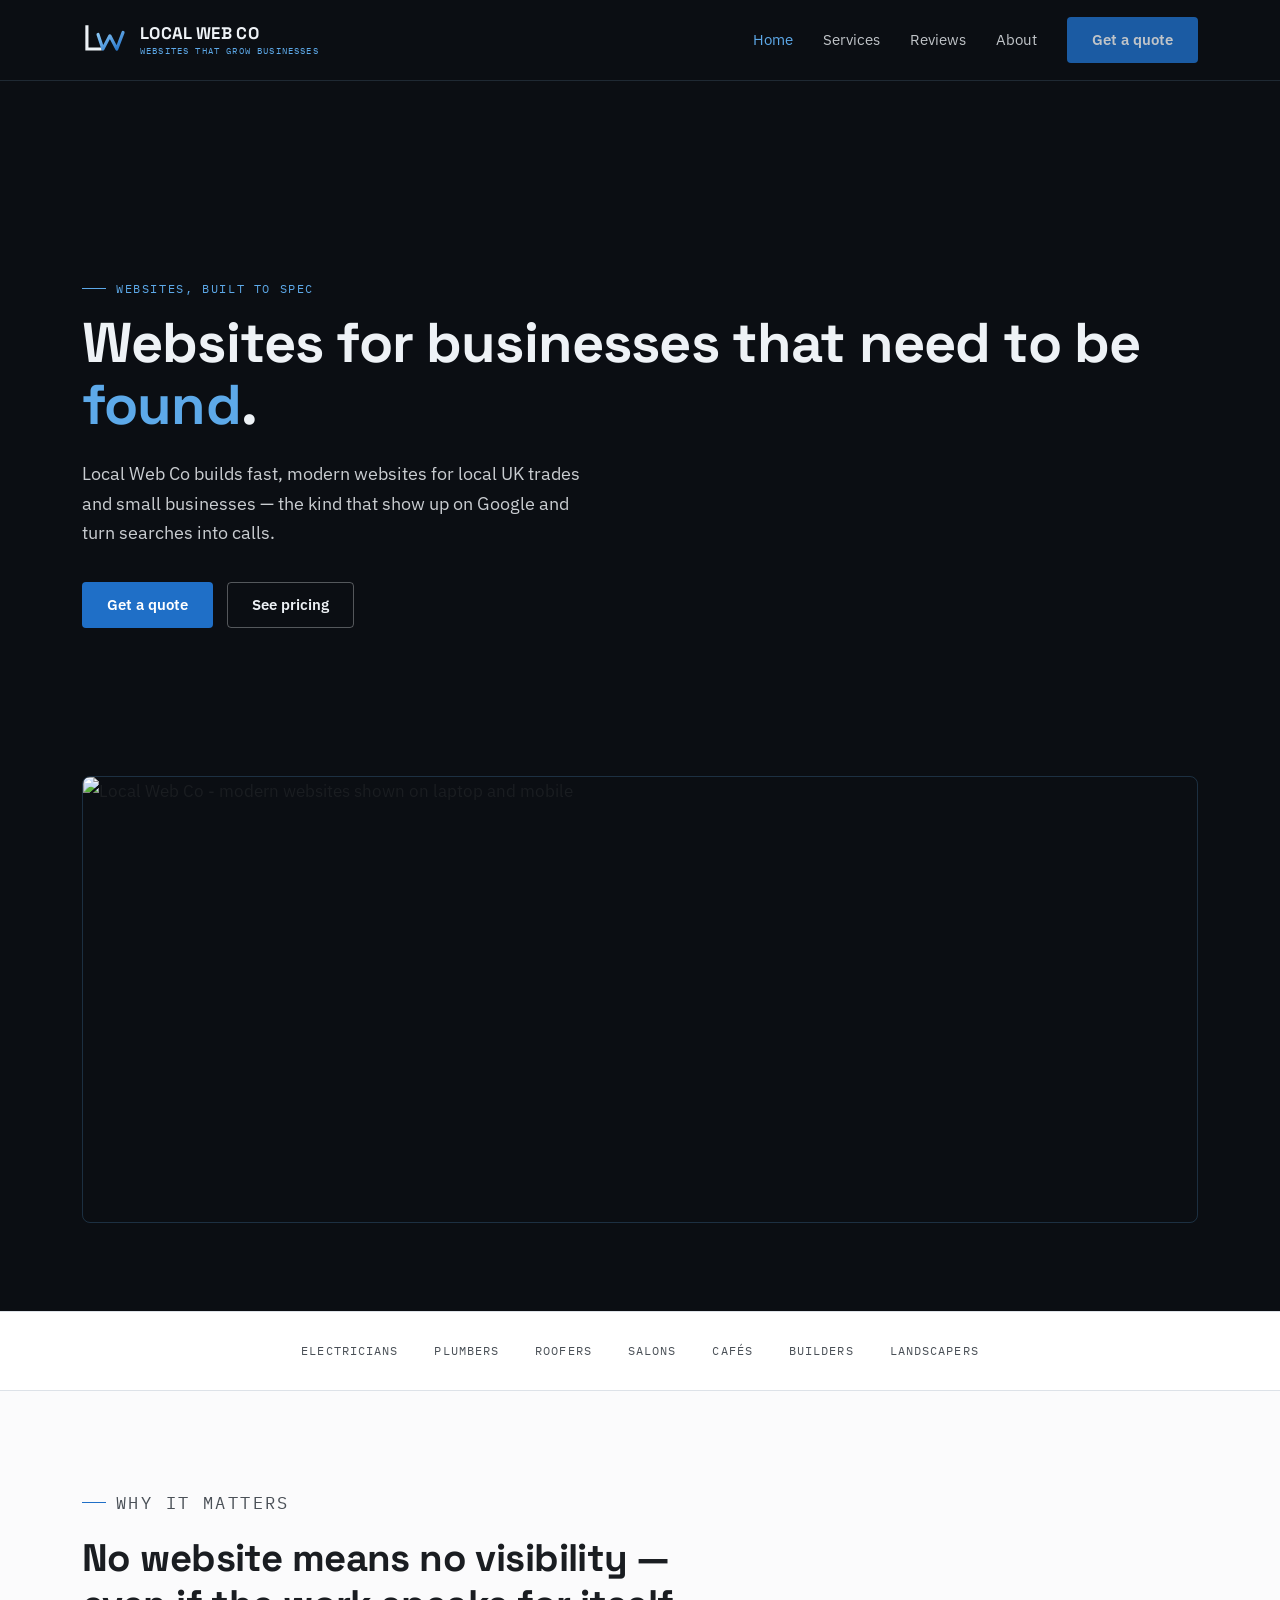
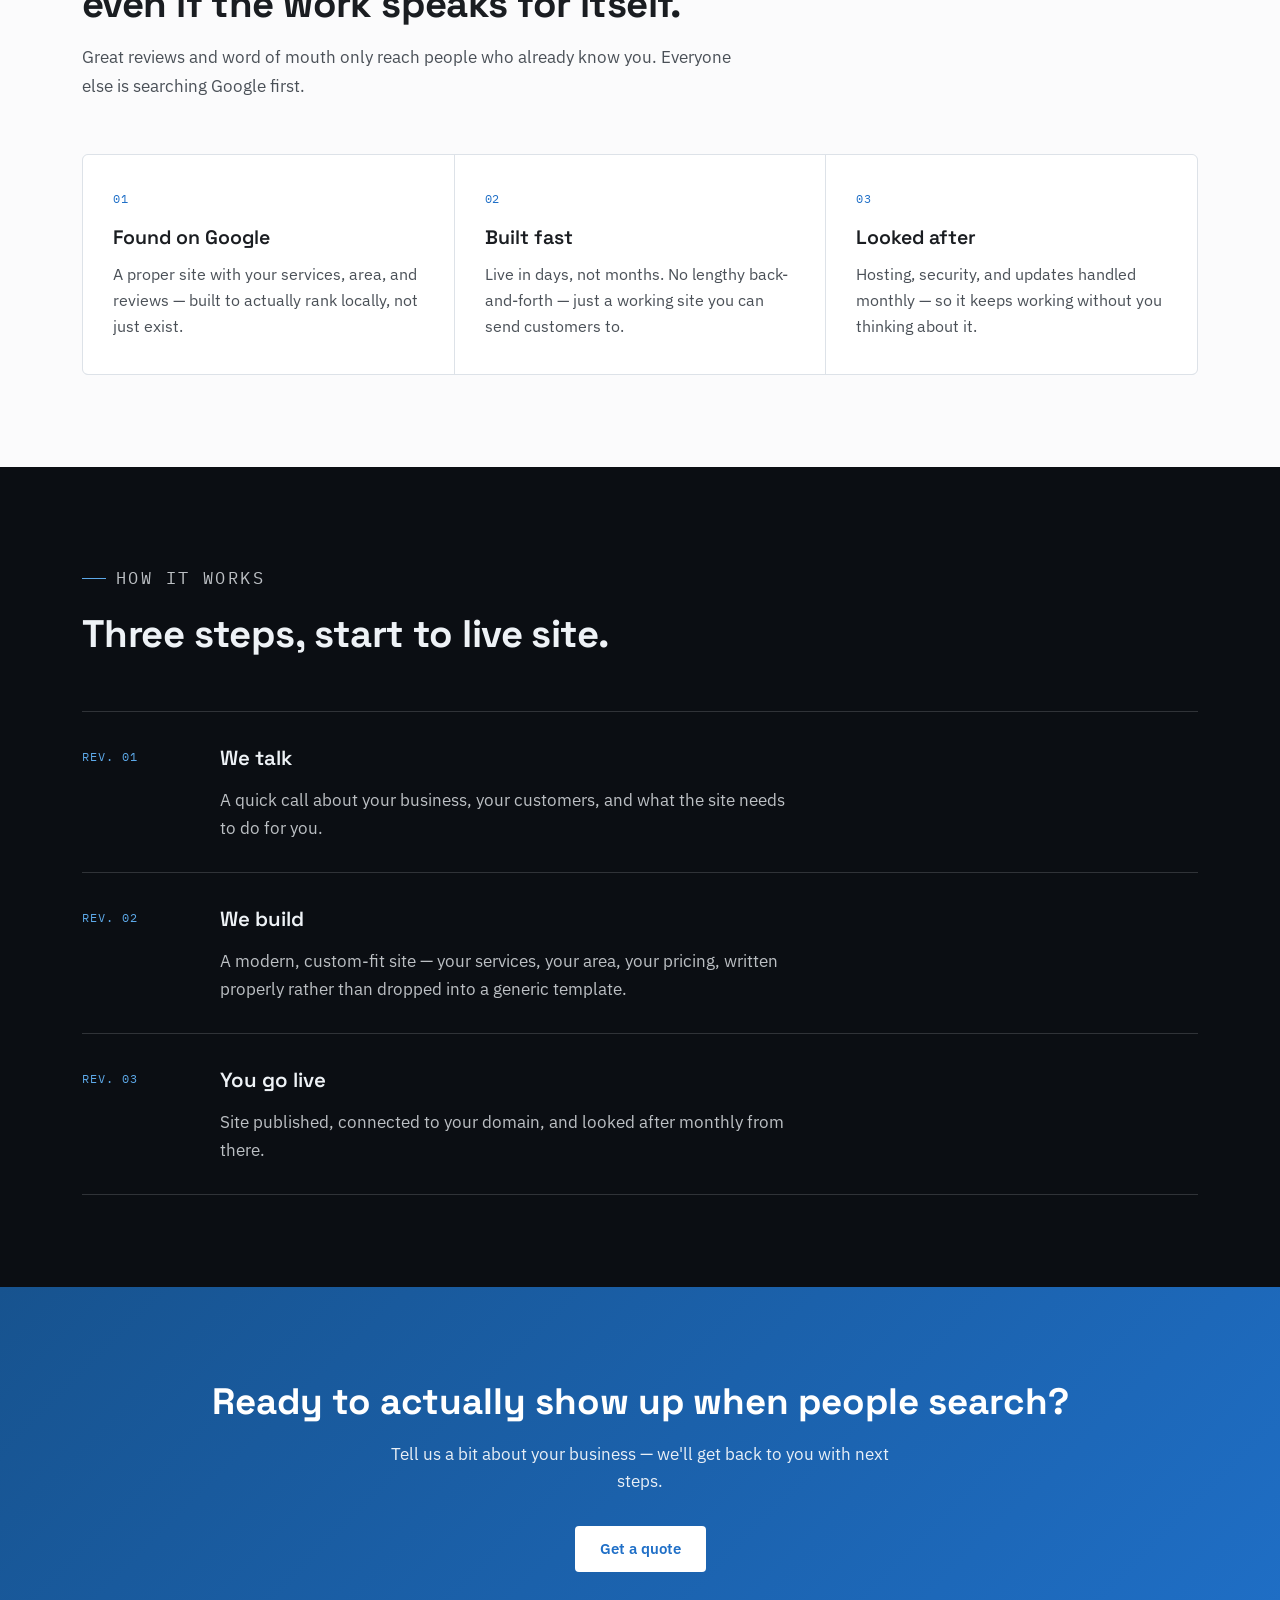
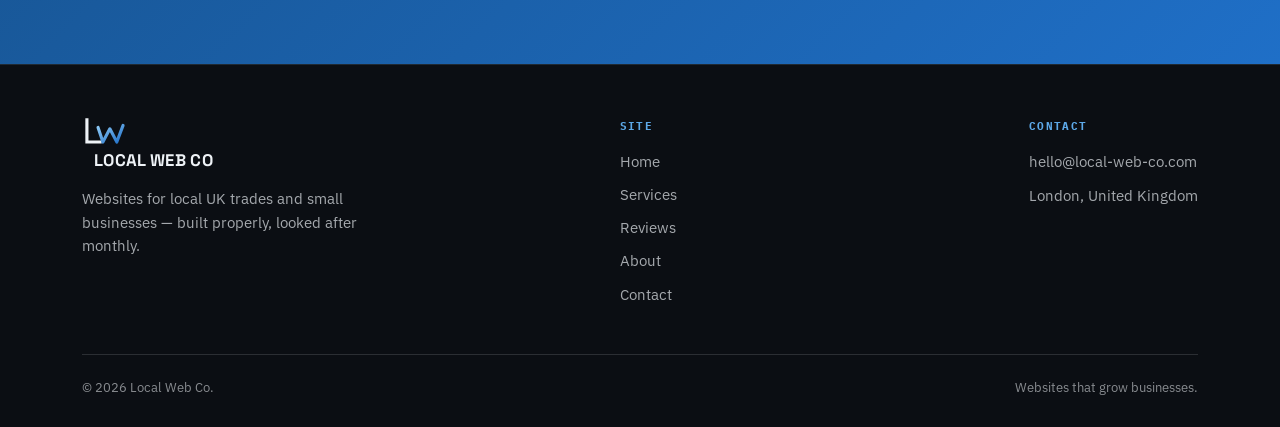
==== commit 474de4b5: "Replace blueprint graphic with brand hero banner image" ====
--- a/index.html
+++ b/index.html
@@ -9,6 +9,12 @@
 <meta property="og:title" content="Local Web Co - Websites for local trades and small businesses">
 <meta property="og:type" content="website">
 <link rel="stylesheet" href="styles.css">
+<style>
+  .hero-banner { padding: 0 0 88px; background: var(--ink); }
+  .hero-banner img { width: 100%; height: auto; border-radius: 8px; border: 1px solid rgba(93,169,233,0.22); }
+  .hero-single .wrap { grid-template-columns: 1fr; padding-bottom: 56px; }
+  .hero-single .lead { max-width: 58ch; }
+</style>
 </head>
 <body>
 
@@ -29,7 +35,7 @@
   </div>
 </header>
 
-<section class="hero">
+<section class="hero hero-single" style="border-bottom:none;">
   <div class="wrap">
     <div>
       <p class="eyebrow on-dark">Websites, built to spec</p>
@@ -40,14 +46,14 @@
         <a href="services.html" class="btn btn-ghost">See pricing</a>
       </div>
     </div>
-    <div class="blueprint-box" aria-hidden="true">
-      <svg viewBox="0 0 240 240" xmlns="http://www.w3.org/2000/svg">
-        <rect class="fill-fade" x="30" y="90" width="180" height="120" />
-        <path class="stroke" d="M20,210 L220,210 M30,210 L30,90 L210,90 L210,210 M30,90 L120,30 L210,90 M60,210 L60,140 L100,140 L100,210 M140,210 L140,150 L180,150 L180,210 M75,120 L75,105 L95,105 L95,120 M145,120 L145,105 L165,105 L165,120 M112,30 L112,10 M128,30 L128,10 M112,15 L128,15" />
-      </svg>
-    </div>
   </div>
 </section>
+
+<div class="hero-banner">
+  <div class="wrap">
+    <img src="assets/hero-banner.png" alt="Local Web Co - modern websites shown on laptop and mobile" width="1983" height="793">
+  </div>
+</div>
 
 <div class="trades-strip">
   <div class="wrap">
@@ -96,10 +102,7 @@
   <div class="wrap">
     <div class="footer-grid">
       <div class="footer-col">
-        <a href="index.html" class="logo" aria-label="Local Web Co home">
-          <svg class="logo-mark" viewBox="0 0 132 92" xmlns="http://www.w3.org/2000/svg" aria-hidden="true"><defs><linearGradient id="lwgf" x1="0" y1="0" x2="1" y2="1"><stop offset="0%" stop-color="#8FCBF7"/><stop offset="100%" stop-color="#1F6FC7"/></linearGradient></defs><path d="M14 8 L14 72 L52 72" fill="none" stroke="#EEF2F6" stroke-width="9" stroke-linecap="square"/><path d="M46 30 L60 72 L80 34 L100 72 L118 24" fill="none" stroke="url(#lwgf)" stroke-width="9" stroke-linecap="round" stroke-linejoin="round"/></svg>
-          <span class="logo-text">LOCAL WEB CO</span>
-        </a>
+        <a href="index.html" class="logo"><svg class="logo-mark" viewBox="0 0 132 92" xmlns="http://www.w3.org/2000/svg" aria-hidden="true"><defs><linearGradient id="lwgf" x1="0" y1="0" x2="1" y2="1"><stop offset="0%" stop-color="#8FCBF7"/><stop offset="100%" stop-color="#1F6FC7"/></linearGradient></defs><path d="M14 8 L14 72 L52 72" fill="none" stroke="#EEF2F6" stroke-width="9" stroke-linecap="square"/><path d="M46 30 L60 72 L80 34 L100 72 L118 24" fill="none" stroke="url(#lwgf)" stroke-width="9" stroke-linecap="round" stroke-linejoin="round"/></svg><span class="logo-text">LOCAL WEB CO</span></a>
         <p>Websites for local UK trades and small businesses &mdash; built properly, looked after monthly.</p>
       </div>
       <div class="footer-col">
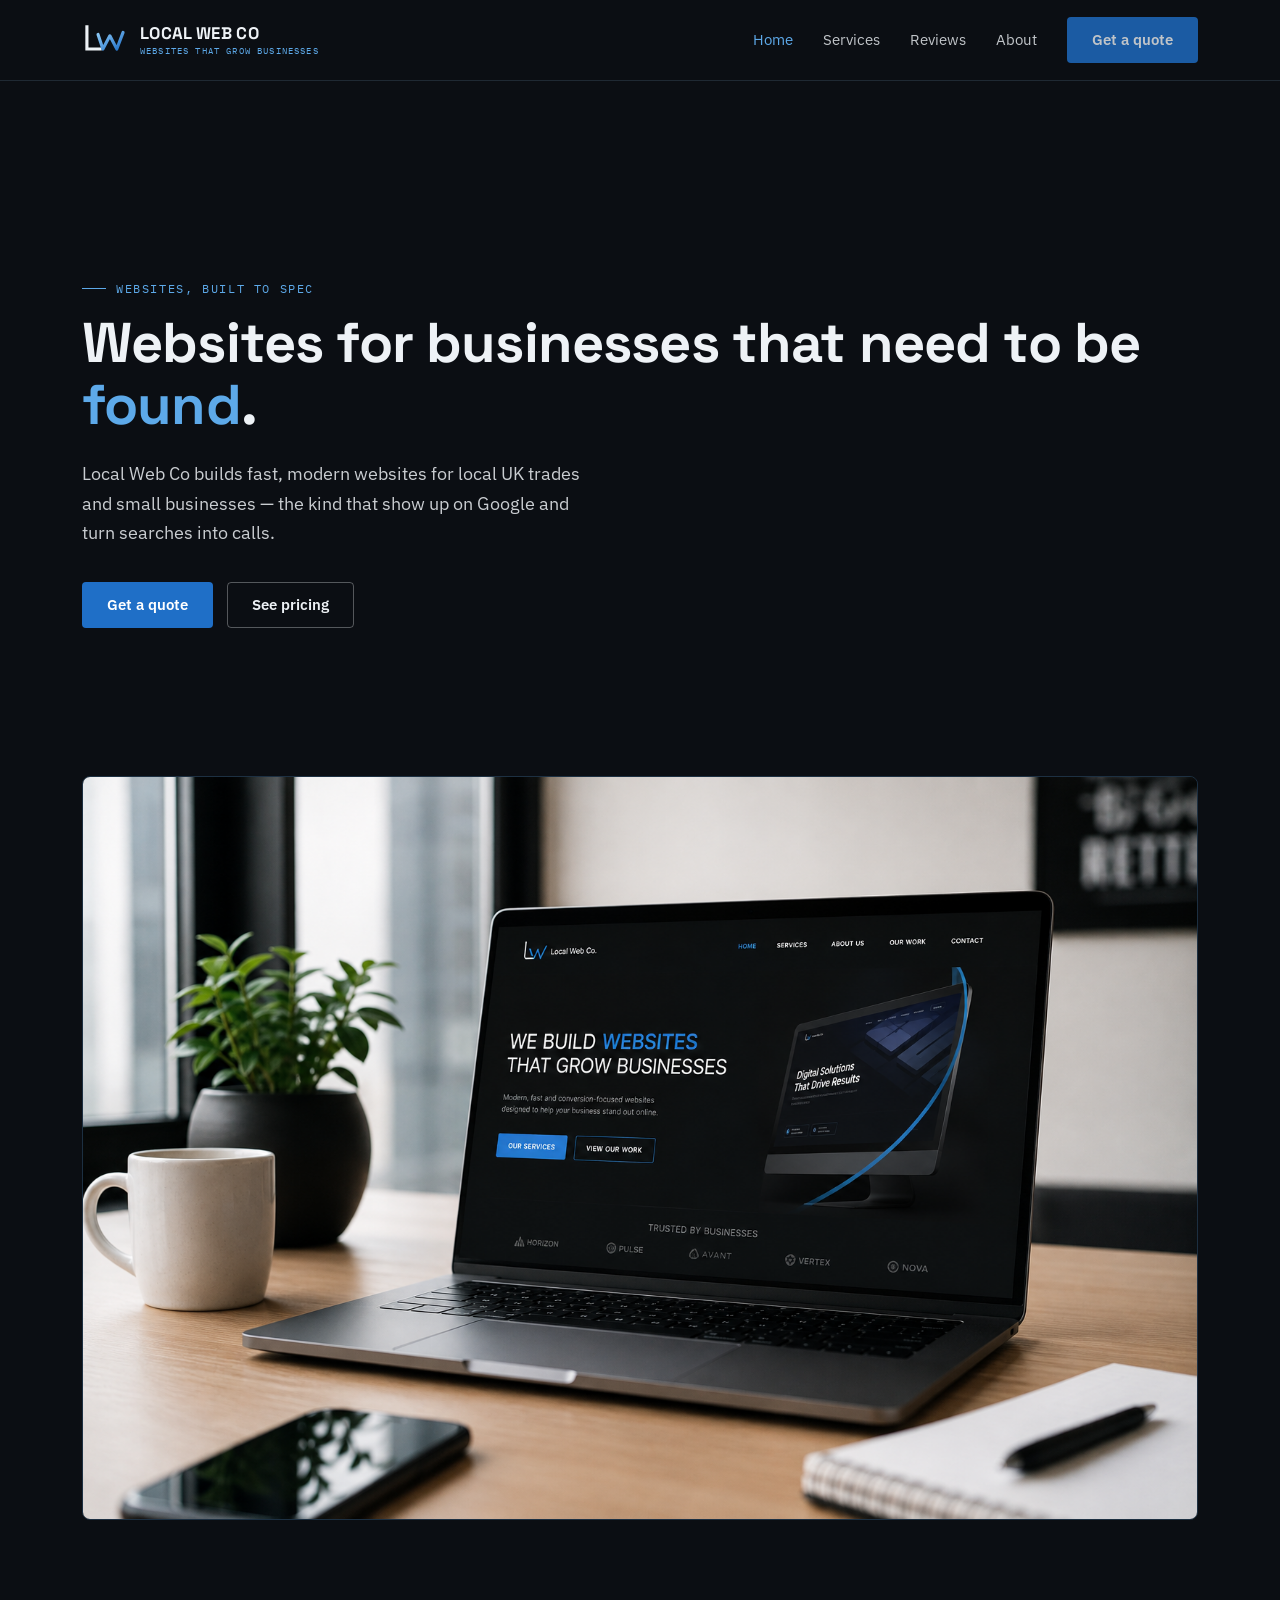
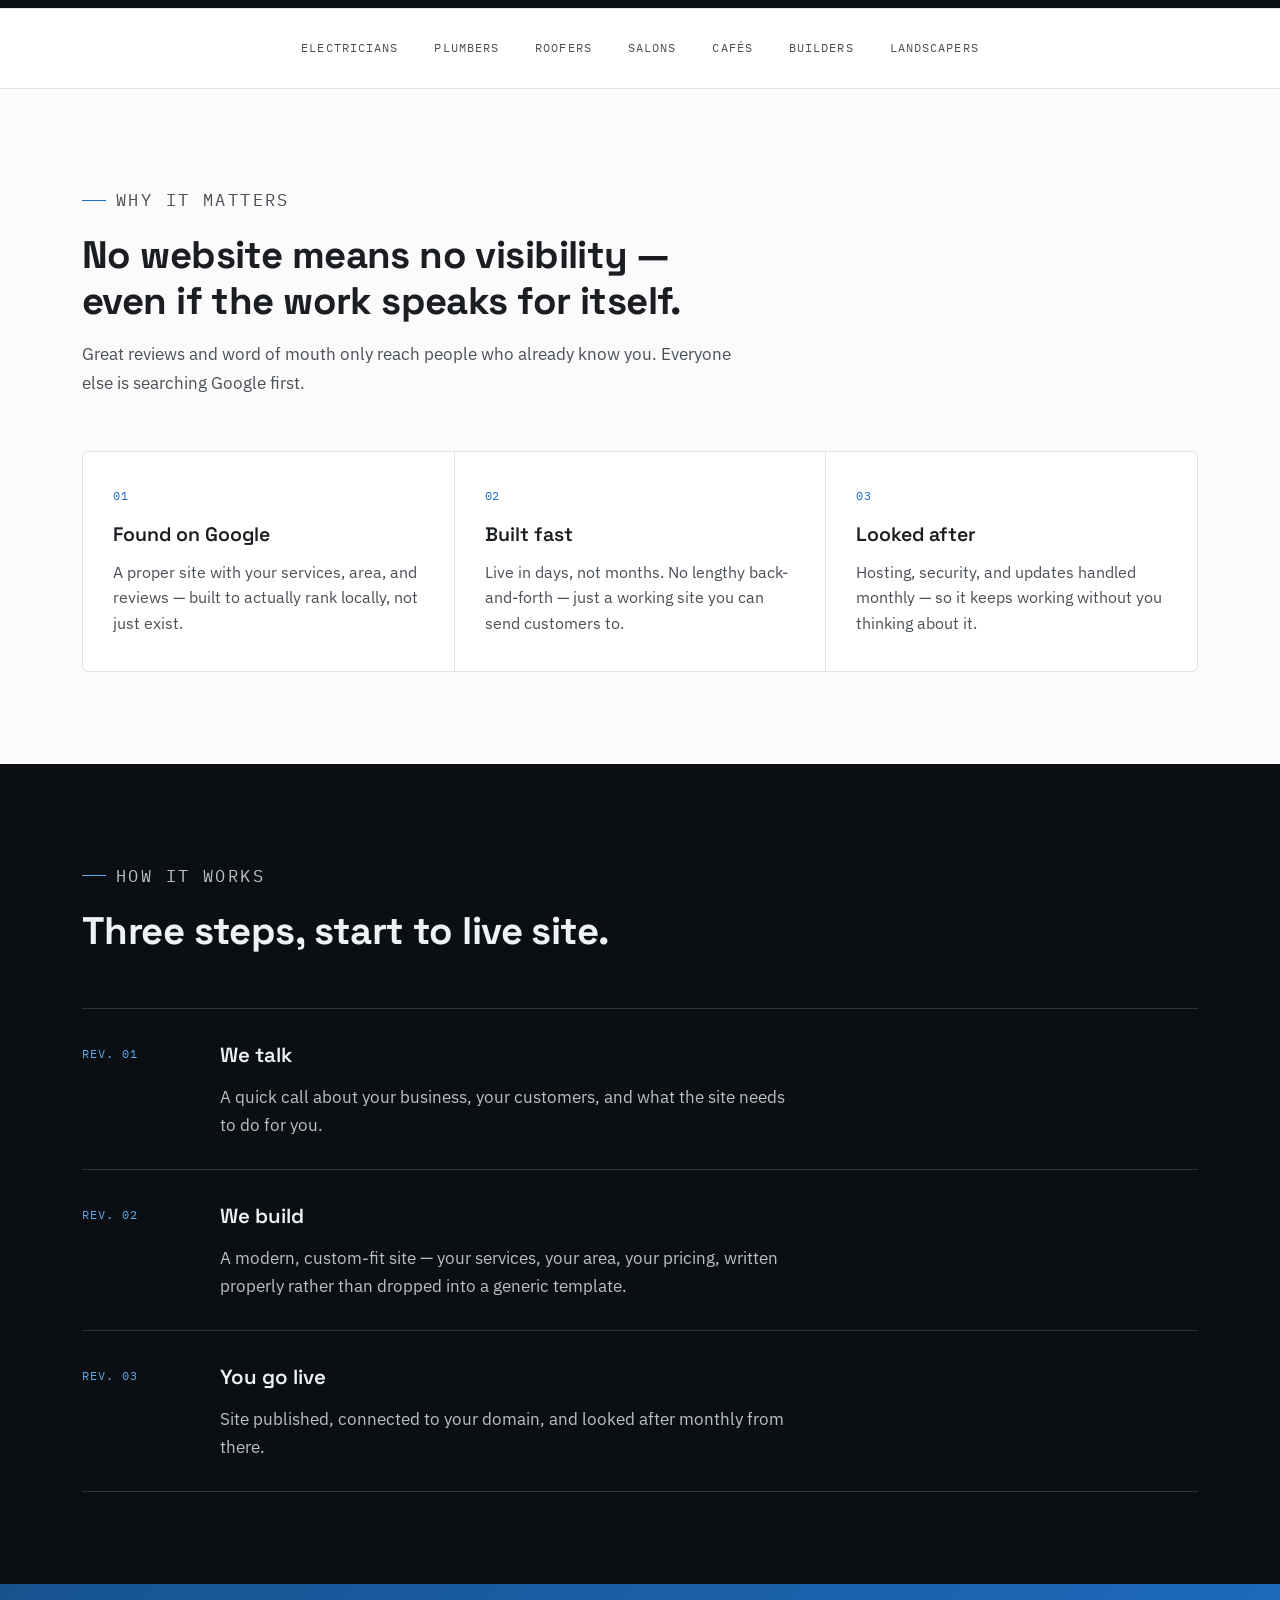
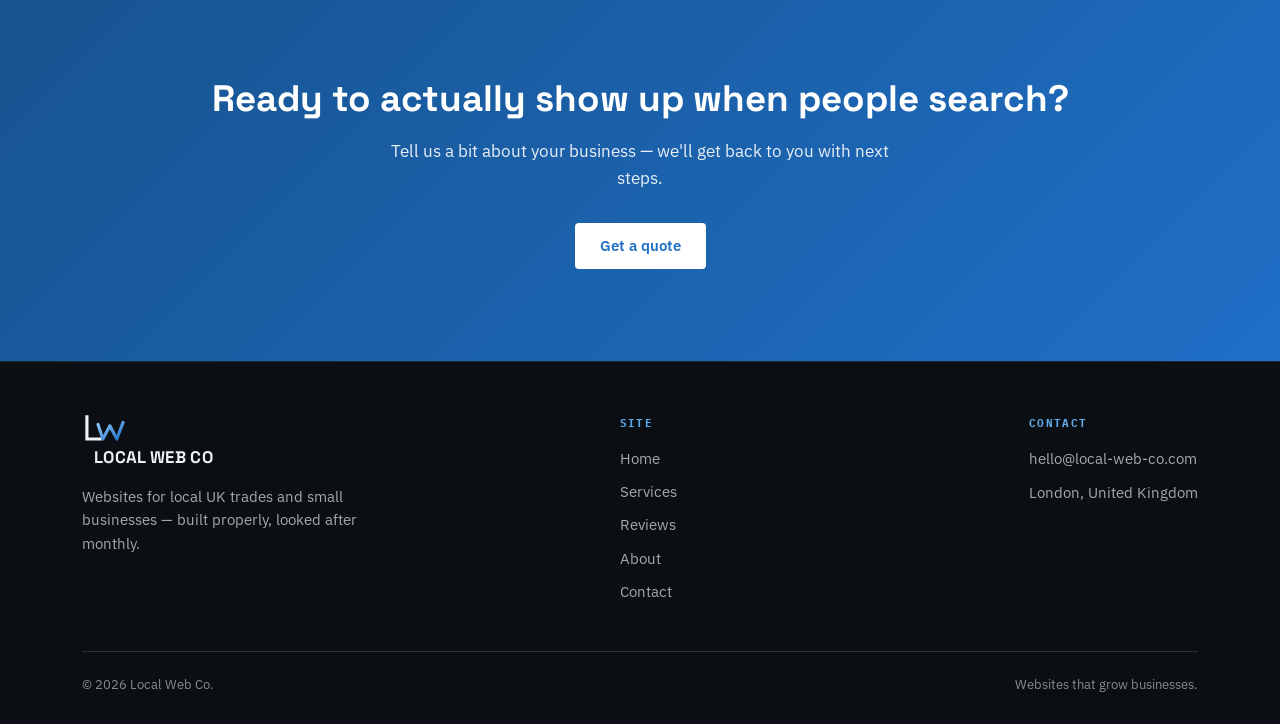
==== commit d79d1baa: "Point hero banner at uploaded image file" ====
--- a/index.html
+++ b/index.html
@@ -51,7 +51,7 @@
 
 <div class="hero-banner">
   <div class="wrap">
-    <img src="assets/hero-banner.png" alt="Local Web Co - modern websites shown on laptop and mobile" width="1983" height="793">
+    <img src="assets/F211A2C7-0914-45F3-A352-F51C78851662.png" alt="Local Web Co - modern websites shown on laptop and mobile" loading="eager">
   </div>
 </div>
 
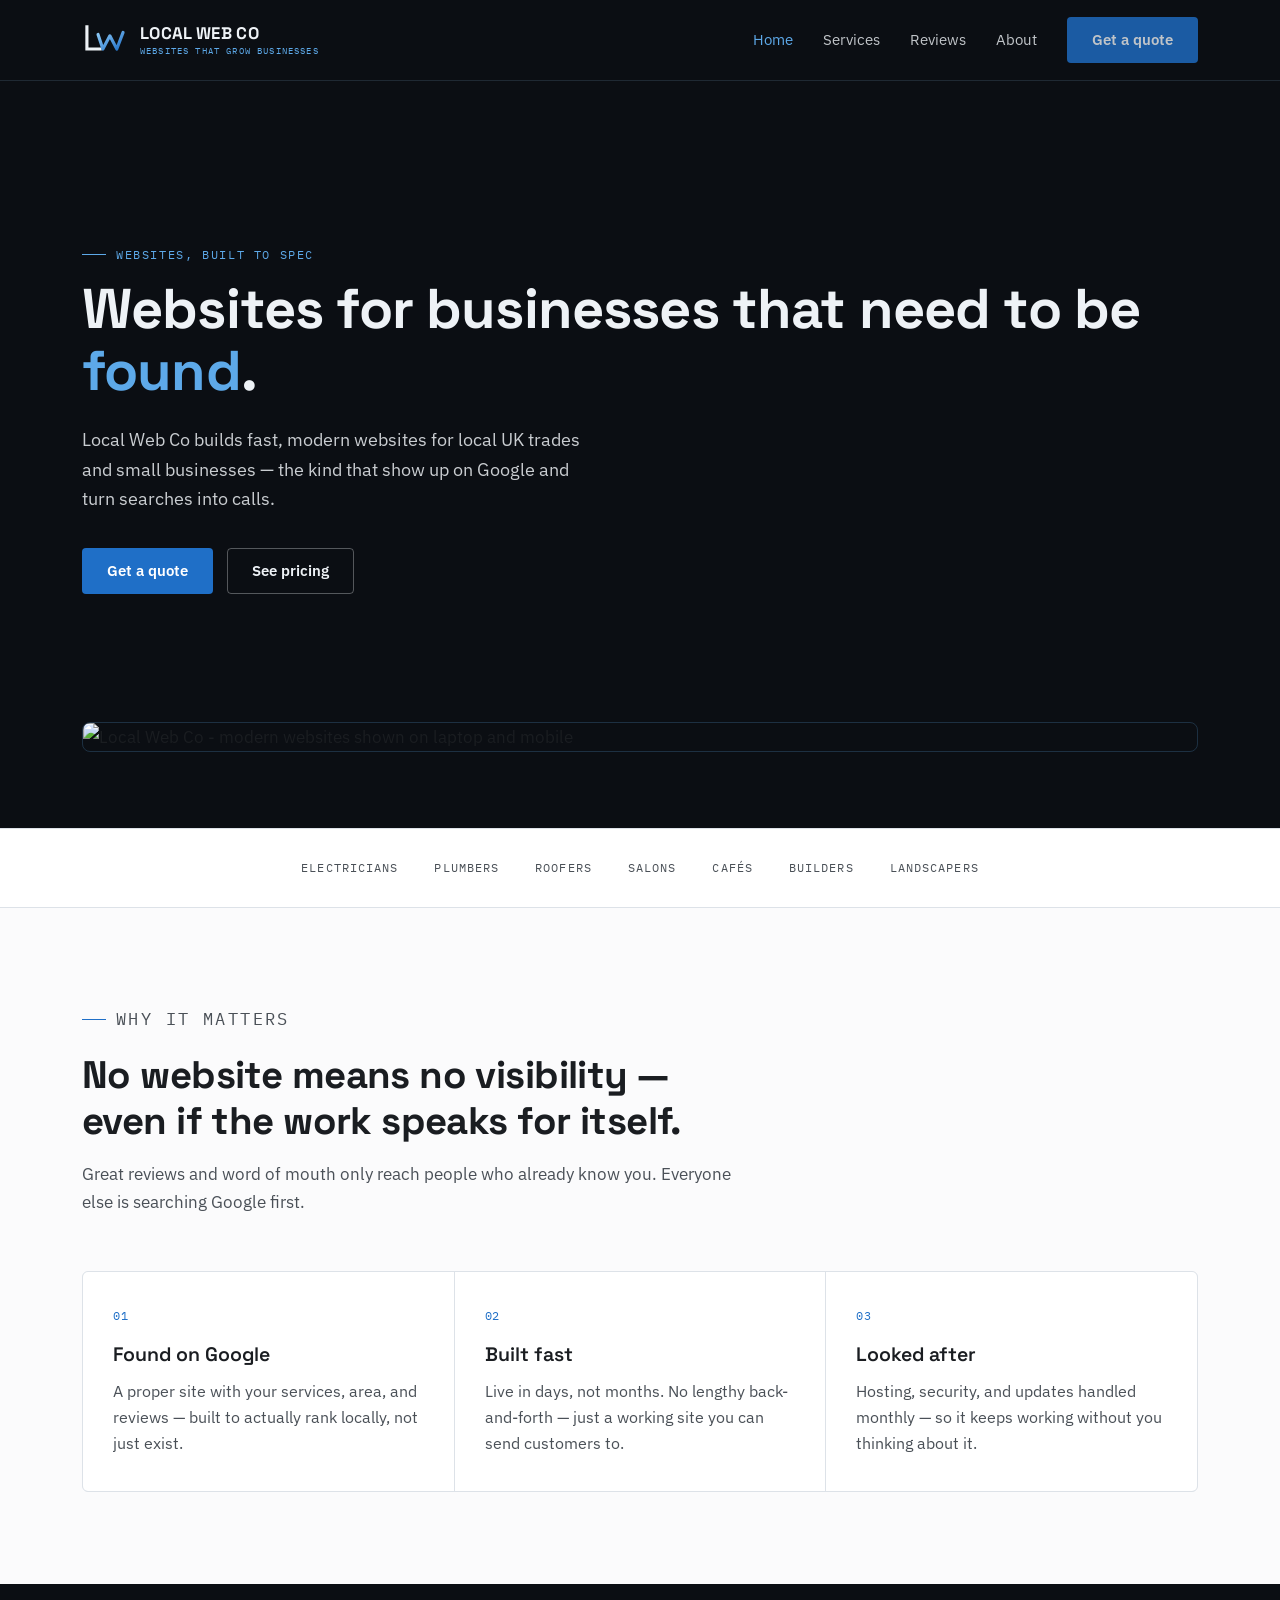
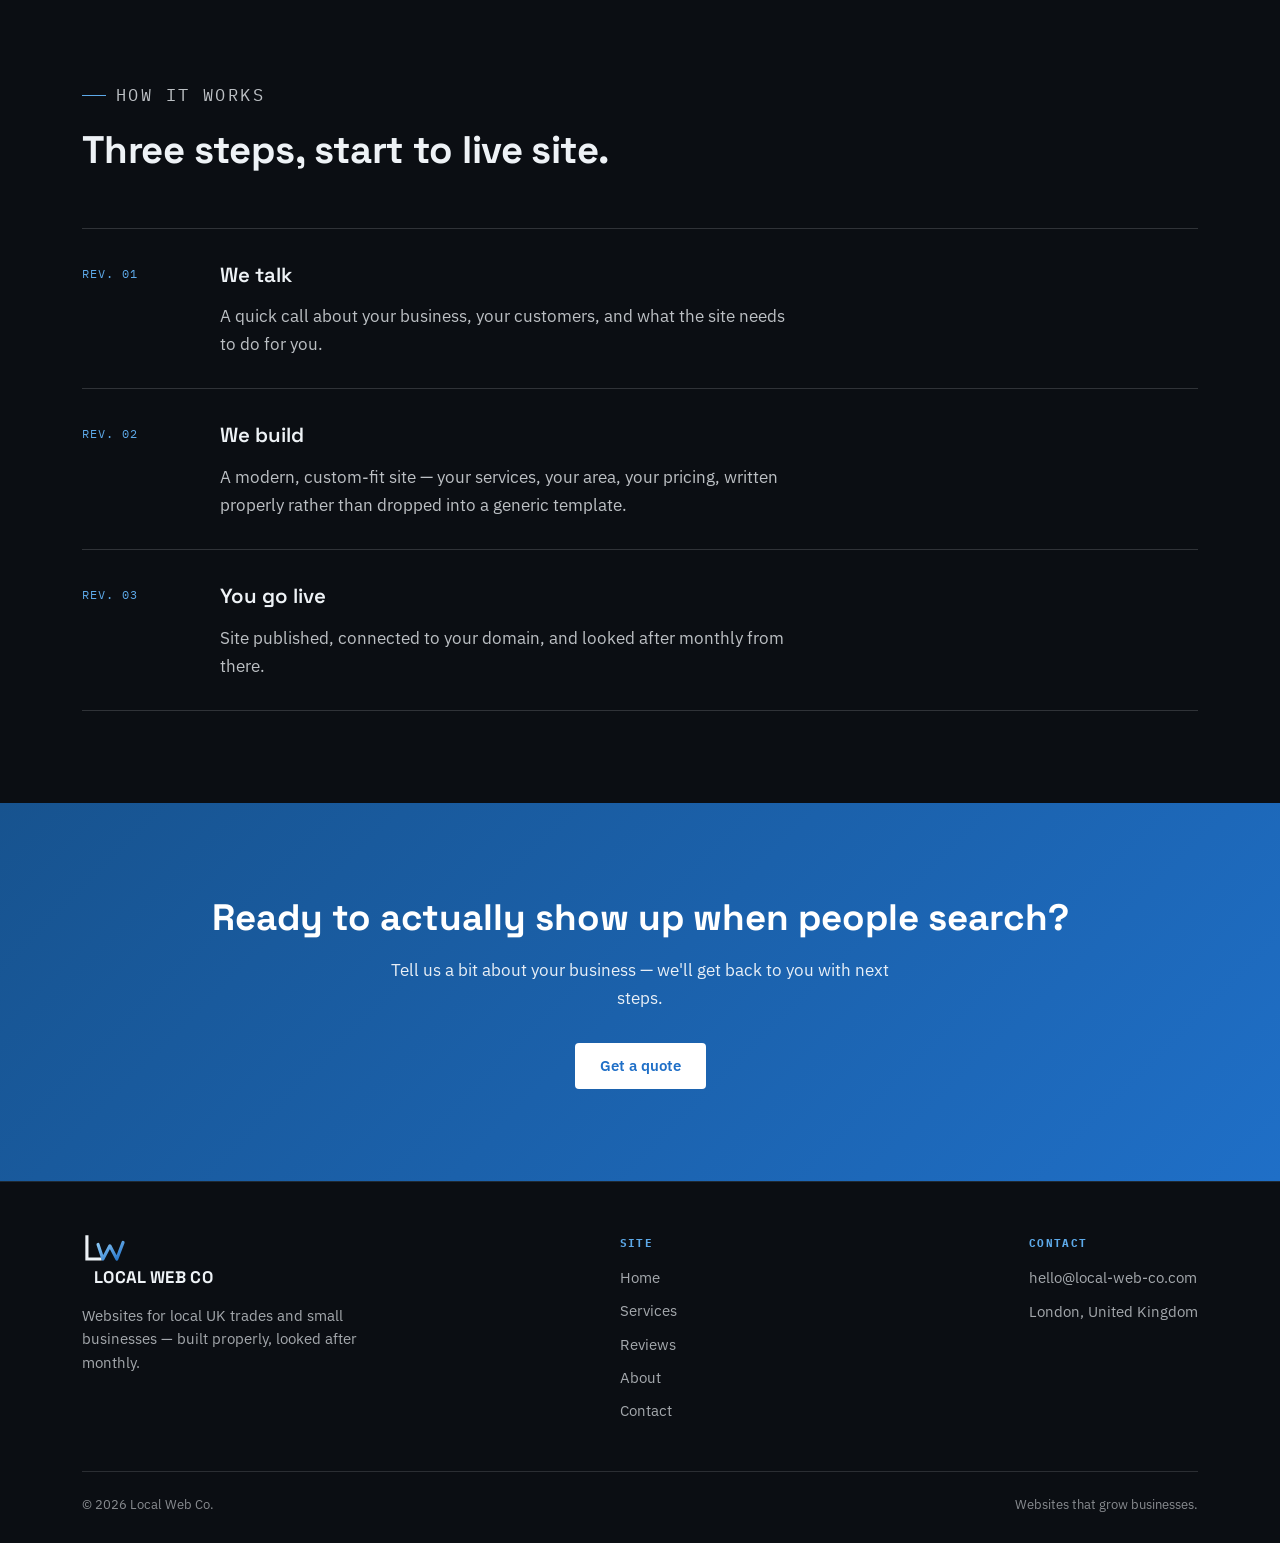
==== commit 92da595c: "Tighten hero spacing above banner image" ====
--- a/index.html
+++ b/index.html
@@ -10,10 +10,14 @@
 <meta property="og:type" content="website">
 <link rel="stylesheet" href="styles.css">
 <style>
-  .hero-banner { padding: 0 0 88px; background: var(--ink); }
+  .hero-single .wrap { grid-template-columns: 1fr; padding-top: 62px; padding-bottom: 36px; gap: 0; }
+  .hero-single .lead { max-width: 58ch; margin-bottom: 28px; }
+  .hero-banner { padding: 0 0 76px; background: var(--ink); }
   .hero-banner img { width: 100%; height: auto; border-radius: 8px; border: 1px solid rgba(93,169,233,0.22); }
-  .hero-single .wrap { grid-template-columns: 1fr; padding-bottom: 56px; }
-  .hero-single .lead { max-width: 58ch; }
+  @media (max-width: 880px) {
+    .hero-single .wrap { padding-top: 44px; padding-bottom: 28px; }
+    .hero-banner { padding-bottom: 48px; }
+  }
 </style>
 </head>
 <body>
